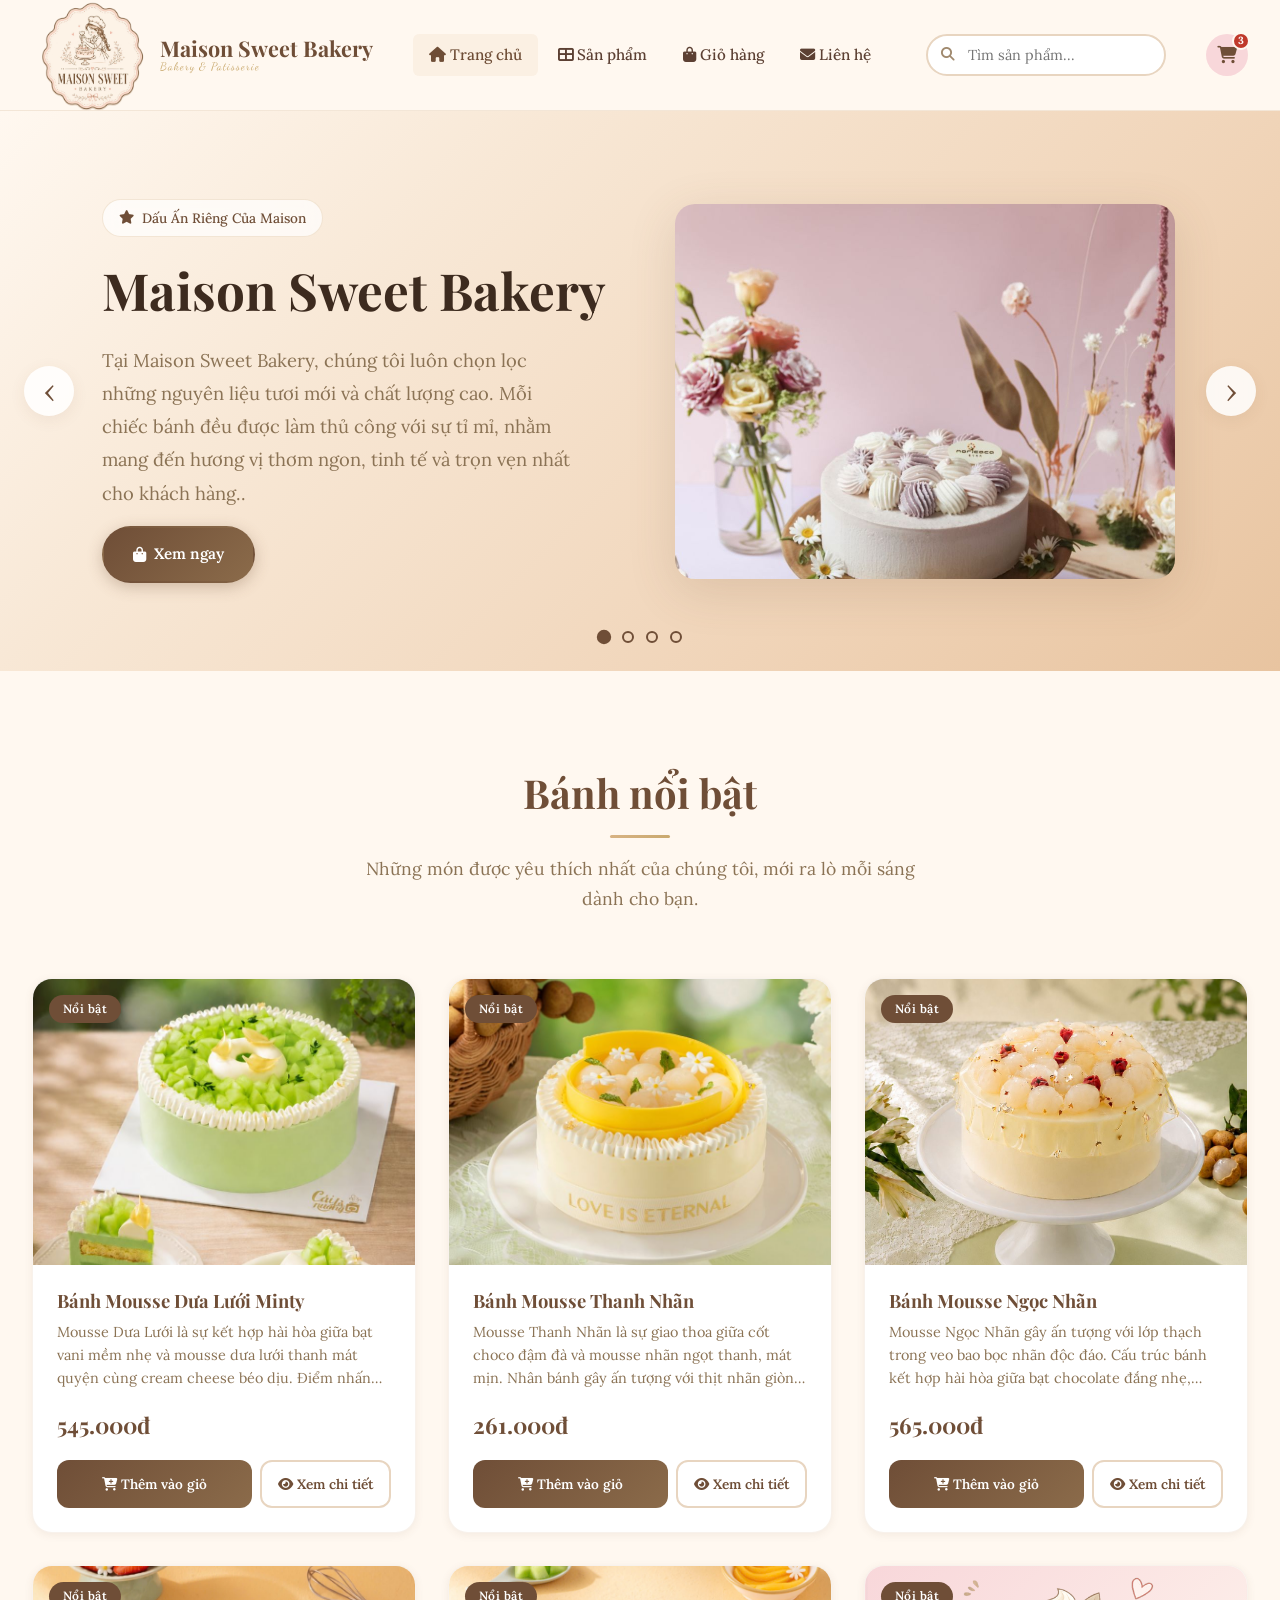
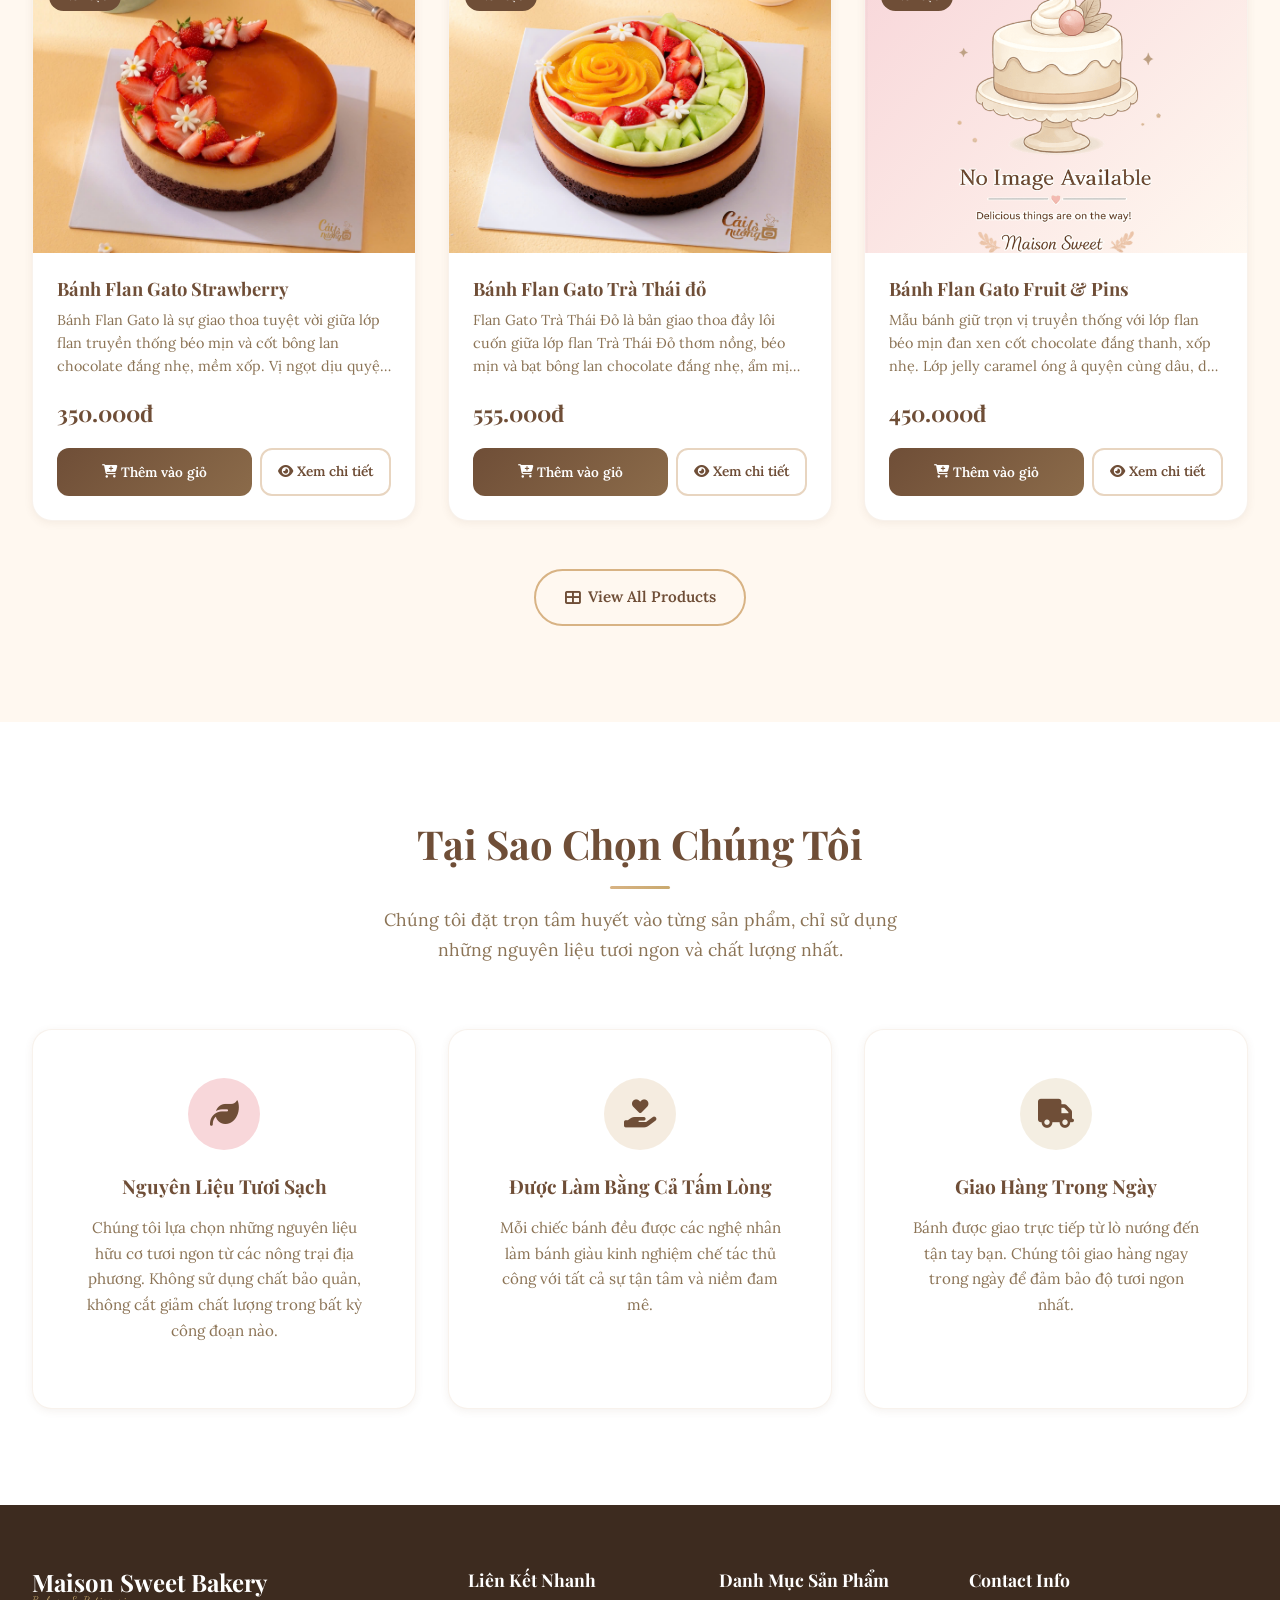
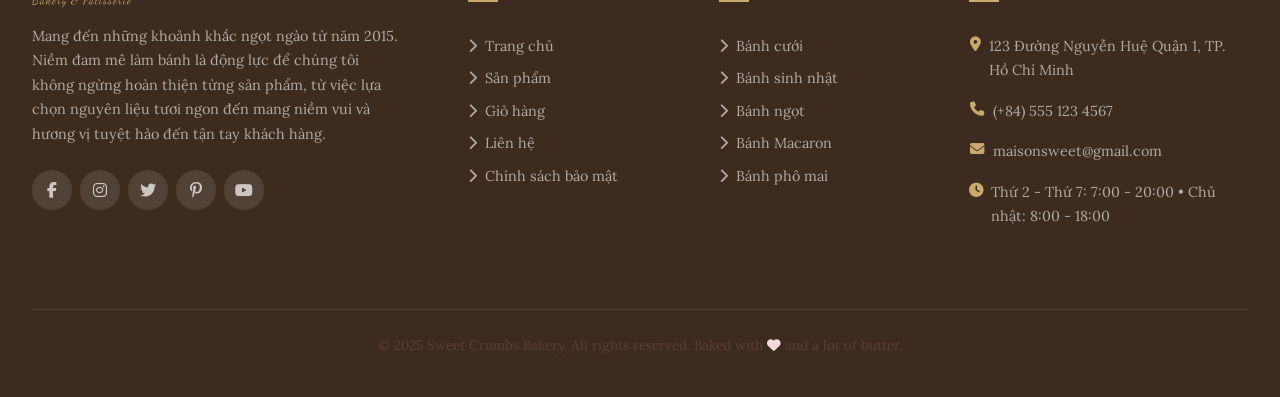
==== index.html @ fa353955 "Update index.html" ====
<!DOCTYPE html>
<html lang="en">
<head>
    <meta charset="UTF-8">
    <meta name="viewport" content="width=device-width, initial-scale=1.0">
    <title>Maison Sweet Bakery</title>
    <link rel="stylesheet" href="css/style.css">
    <link rel="stylesheet" href="https://cdnjs.cloudflare.com/ajax/libs/font-awesome/6.5.1/css/all.min.css">
  <link href="https://fonts.googleapis.com/css2?family=Playfair+Display:wght@400;500;600;700&family=Lora:wght@400;500;600;700&family=Dancing+Script:wght@400;500;600;700&display=swap" rel="stylesheet">
</head>
<body>
    <!-- ========== HEADER ========== -->
    <header class="header">
        <div class="container">
            <a href="index.html" class="logo">
                <div class="logo-image">
                    <img src="images/web_logo_small.png" alt="Logo Maison Sweet Bakery">
                </div>
                <div class="logo-text">
                    Maison Sweet Bakery
                    <small>Bakery &amp; Patisserie</small>
                </div>
            </a>
            <nav class="nav-menu">
                <a href="index.html" class="nav-link active"><i class="fas fa-home"></i> Trang chủ</a>
                <a href="products.html" class="nav-link"><i class="fas fa-th-large"></i> Sản phẩm</a>
                <a href="cart.html" class="nav-link"><i class="fas fa-shopping-bag"></i> Giỏ hàng</a>
                <a href="contact.html" class="nav-link"><i class="fas fa-envelope"></i> Liên hệ</a>
            </nav>
            <div class="search-box">
                <i class="fas fa-search search-icon"></i>
                <input type="text" id="homeSearch" placeholder="Tìm sản phẩm...">
            </div>
            <a href="cart.html" class="cart-icon" id="headerCart">
            <i class="fas fa-shopping-cart"></i>
            <span class="cart-badge">3</span>
            </a>
        </div>
    </header>

    <!-- ========== HERO SLIDER ========== -->
    <section class="hero-slider" id="heroSlider">
        <button class="slider-btn slider-btn-prev" id="sliderPrev" aria-label="Previous slide">&#8249;</button>
        <button class="slider-btn slider-btn-next" id="sliderNext" aria-label="Next slide">&#8250;</button>
        <div class="slider-dots" id="sliderDots"></div>
        <!-- Slide 1 -->
        <div class="slide active">
            <div class="slide-content">
                <span class="slide-badge"><i class="fas fa-star"></i> Dấu Ấn Riêng Của Maison</span>
                <h2>Maison Sweet Bakery</h2>
                <p> Tại Maison Sweet Bakery, chúng tôi luôn chọn lọc những nguyên liệu tươi mới và chất lượng cao. Mỗi chiếc bánh đều được làm thủ công với sự tỉ mỉ, nhằm mang đến hương vị thơm ngon, tinh tế và trọn vẹn nhất cho khách hàng..</p>
                <p></p>
                <a href="products.html" class="btn btn-primary"><i class="fas fa-shopping-bag"></i> Xem ngay</a>
            </div>
            <div class="slide-image slide-image-1">
                <img src="images/cake1.jpg" alt="Bánh kem thủ công thanh lịch của Maison Sweet Bakery" fetchpriority="high">
            </div>
        </div>
        <!-- Slide 2 -->
        <div class="slide">
            <div class="slide-content">
                <span class="slide-badge"><i class="fas fa-heart"></i> Trao Gửi Vị Ngọt Yêu Thương</span>
                <h2>Bánh Tươi Mỗi Ngày - Ngọt Ngào Từng Khoảnh Khắc</h2>
                <p>Bánh được làm thủ công mỗi ngày từ nguyên liệu chọn lọc, mang hương vị Pháp tinh tế cho mọi khoảnh khắc.</p>
                <a href="products.html" class="btn btn-primary"><i class="fas fa-shopping-bag"></i> Xem ngay</a>
            </div>
            <div class="slide-image slide-image-2">
                <img src="images/cake2.jpg" alt="Bánh kem tươi được làm thủ công mỗi ngày" loading="lazy">
            </div>
        </div>
        <!-- Slide 3 -->
        <div class="slide">
            <div class="slide-content">
                <span class="slide-badge"><i class="fas fa-leaf"></i> Thơm Ngon Từ Mẻ Bánh Mới</span>
                <h2>Bánh Ngọt &amp; Dessert</h2>
                <p>Croissant thơm bơ, giòn nhẹ bên ngoài và mềm xốp bên trong, được nướng mới mỗi ngày.</p>
                <a href="products.html" class="btn btn-primary"><i class="fas fa-shopping-bag"></i> Xem ngay</a>
            </div>
            <div class="slide-image slide-image-3">
                <img src="images/cake3.jpg" alt="Croissant và bánh ngọt Pháp tươi mới mỗi ngày" loading="lazy">
            </div>
        </div>
        <!-- Slide 4 -->
        <div class="slide">
            <div class="slide-content">
                <span class="slide-badge">
                    <i class="fas fa-birthday-cake"></i> Biến Ý Tưởng Thành Vị Ngọt
                </span>
                <h2>Chiếc Bánh Mang Dấu Ấn Riêng Của Bạn</h2>
                <p>
                    Tự chọn hương vị, màu sắc và thông điệp để tạo nên chiếc bánh độc đáo cho khoảnh khắc đặc biệt.
                </p>
                <a href="products.html" class="btn btn-primary">
                    <i class="fas fa-shopping-bag"></i> Thiết kế ngay
                </a>
            </div>
            <div class="slide-image slide-image-4">
                <img src="images/cake4.jpg" alt="Bánh kem thiết kế riêng theo yêu cầu" loading="lazy">
            </div>
        </div>
    </section>

    <!-- ========== FEATURED CAKES ========== -->
    <section class="section" id="featured">
        <div class="container">
            <div class="section-title">
                <h2>Bánh nổi bật</h2>
                <p>Những món được yêu thích nhất của chúng tôi, mới ra lò mỗi sáng dành cho bạn.</p>
            </div>
            <div id="featuredProductsGridSection">
                <div class="product-grid"></div>
            </div>
            <div style="text-align: center; margin-top: var(--space-2xl);">
                <a href="products.html" class="btn btn-outline">
                <i class="fas fa-th-large"></i> View All Products
                </a>
            </div>
        </div>
    </section>

    <!-- ========== WHY CHOOSE US ========== -->
    <section class="section" style="background: var(--color-white);">
        <div class="container">
            <div class="section-title">
                <h2>Tại Sao Chọn Chúng Tôi</h2>
                <p>Chúng tôi đặt trọn tâm huyết vào từng sản phẩm, chỉ sử dụng những nguyên liệu tươi ngon và chất lượng nhất.</p>
            </div>
            <div class="features-grid">
                <div class="feature-card">
                    <div class="feature-icon pink">
                        <i class="fas fa-leaf"></i>
                    </div>
                    <h3>Nguyên Liệu Tươi Sạch</h3>
                    <p>Chúng tôi lựa chọn những nguyên liệu hữu cơ tươi ngon từ các nông trại địa phương. 
                        Không sử dụng chất bảo quản, không cắt giảm chất lượng trong bất kỳ công đoạn nào.</p>
                </div>
                <div class="feature-card">
                    <div class="feature-icon brown">
                        <i class="fas fa-hand-holding-heart"></i>
                    </div>
                    <h3>Được Làm Bằng Cả Tấm Lòng</h3>
                    <p>Mỗi chiếc bánh đều được các nghệ nhân làm bánh giàu kinh nghiệm chế tác thủ công với tất cả sự tận tâm và niềm đam mê.</p>
                </div>
                <div class="feature-card">
                    <div class="feature-icon gold">
                        <i class="fas fa-truck"></i>
                    </div>
                    <h3>Giao Hàng Trong Ngày</h3>
                    <p>Bánh được giao trực tiếp từ lò nướng đến tận tay bạn. Chúng tôi giao hàng ngay trong ngày để đảm bảo độ tươi ngon nhất.</p>
                </div>
            </div>
        </div>
    </section>

    <!-- ========== FOOTER ========== -->
    <footer class="footer">
        <div class="container">
            <div class="footer-grid">
                <div class="footer-brand">
                    <div class="logo-text">
                        Maison Sweet Bakery
                        <small>Bakery &amp; Patisserie</small>
                    </div>
                    <p>Mang đến những khoảnh khắc ngọt ngào từ năm 2015.
Niềm đam mê làm bánh là động lực để chúng tôi không ngừng hoàn thiện từng sản phẩm, từ việc lựa chọn nguyên liệu tươi ngon đến mang niềm vui và hương vị tuyệt hảo đến tận tay khách hàng.</p>
                    <div class="footer-social">
                        <a href="#" aria-label="Facebook"><i class="fab fa-facebook-f"></i></a>
                        <a href="#" aria-label="Instagram"><i class="fab fa-instagram"></i></a>
                        <a href="#" aria-label="Twitter"><i class="fab fa-twitter"></i></a>
                        <a href="#" aria-label="Pinterest"><i class="fab fa-pinterest-p"></i></a>
                        <a href="#" aria-label="YouTube"><i class="fab fa-youtube"></i></a>
                    </div>
                </div>
                <div>
                    <h4>Liên Kết Nhanh</h4>
                    <ul class="footer-links">
                        <li><a href="index.html"><i class="fas fa-chevron-right"></i>Trang chủ</a></li>
                        <li><a href="products.html"><i class="fas fa-chevron-right"></i> Sản phẩm</a></li>
                        <li><a href="cart.html"><i class="fas fa-chevron-right"></i> Giỏ hàng</a></li>
                        <li><a href="contact.html"><i class="fas fa-chevron-right"></i> Liên hệ</a></li>
                        <li><a href="policy.html"><i class="fas fa-chevron-right"></i> Chính sách bảo mật</a></li>
                    </ul>
                </div>
                <div>
                    <h4>Danh Mục Sản Phẩm</h4>
                    <ul class="footer-links">
                        <li><a href="products.html"><i class="fas fa-chevron-right"></i> Bánh cưới</a></li>
                        <li><a href="products.html"><i class="fas fa-chevron-right"></i> Bánh sinh nhật</a></li>
                        <li><a href="products.html"><i class="fas fa-chevron-right"></i> Bánh ngọt</a></li>
                        <li><a href="products.html"><i class="fas fa-chevron-right"></i> Bánh Macaron</a></li>
                        <li><a href="products.html"><i class="fas fa-chevron-right"></i> Bánh phô mai</a></li>
                    </ul>
                </div>
                <div>
                    <h4>Contact Info</h4>
                    <ul class="footer-contact">
                        <li><i class="fas fa-map-marker-alt"></i> 123 Đường Nguyễn Huệ Quận 1, TP. Hồ Chí Minh</li>
                        <li><i class="fas fa-phone"></i> (+84) 555 123 4567</li>
                        <li><i class="fas fa-envelope"></i> maisonsweet@gmail.com</li>
                        <li><i class="fas fa-clock"></i> Thứ 2 - Thứ 7: 7:00 - 20:00 &bull; Chủ nhật: 8:00 - 18:00</li>
                    </ul>
                </div>
            </div>
            <div class="footer-bottom">
                <p>&copy; 2025 Sweet Crumbs Bakery. All rights reserved. Baked with <i class="fas fa-heart" style="color: var(--color-light-pink);"></i> and a lot of butter.</p>
            </div>
        </div>
    </footer>

    <!-- NEW Toast Notification -->
    <div id="toastBox" class="toast-box toast-success">
        <div class="toast-icon">
            <i class="fa-solid fa-circle-check"></i>
        </div>

        <div class="toast-content">
            <div class="toast-title"></div>
            <div class="toast-message"></div>
        </div>

        <button class="toast-close">
            <i class="fa-solid fa-xmark"></i>
        </button>
    </div>

    <script src="scripts/products_data.js"></script>
    <script src="scripts/products_main.js"></script>
    <script src="scripts/home.js"></script>

    <script>
        /* === Hero Slider === */
        (function () {
        var slider = document.getElementById('heroSlider');
        var slides = slider.querySelectorAll('.slide');
        var dotsContainer = document.getElementById('sliderDots');
        var prevBtn = document.getElementById('sliderPrev');
        var nextBtn = document.getElementById('sliderNext');
        var totalSlides = slides.length;
        var currentIndex = 0;
        var autoPlayInterval = null;
        var autoPlayDelay = 5000;
        
        // Dynamically create navigation dots
        function createDots() {
            for (var i = 0; i < totalSlides; i++) {
            var dot = document.createElement('button');
            dot.className = 'slider-dot' + (i === 0 ? ' active' : '');
            dot.setAttribute('aria-label', 'Go to slide ' + (i + 1));
            dot.setAttribute('data-index', i);
            dotsContainer.appendChild(dot);
            }
        }
        
        // Go to a specific slide
        function goToSlide(index) {
            slides[currentIndex].classList.remove('active');
            var dots = dotsContainer.querySelectorAll('.slider-dot');
            dots[currentIndex].classList.remove('active');
        
            currentIndex = (index + totalSlides) % totalSlides;
        
            slides[currentIndex].classList.add('active');
            dots[currentIndex].classList.add('active');
        }
        
        // Next slide
        function nextSlide() {
            goToSlide(currentIndex + 1);
        }
        
        // Previous slide
        function prevSlide() {
            goToSlide(currentIndex - 1);
        }
        
        // Start auto-play
        function startAutoPlay() {
            stopAutoPlay();
            autoPlayInterval = setInterval(nextSlide, autoPlayDelay);
        }
        
        // Stop auto-play
        function stopAutoPlay() {
            if (autoPlayInterval) {
            clearInterval(autoPlayInterval);
            autoPlayInterval = null;
            }
        }
        
        // Reset auto-play timer (for manual navigation)
        function resetAutoPlay() {
            stopAutoPlay();
            startAutoPlay();
        }
        
        // Event listeners
        nextBtn.addEventListener('click', function () {
            nextSlide();
            resetAutoPlay();
        });
        
        prevBtn.addEventListener('click', function () {
            prevSlide();
            resetAutoPlay();
        });
        
        // Dots click delegation
        dotsContainer.addEventListener('click', function (e) {
            if (e.target.classList.contains('slider-dot')) {
            var index = parseInt(e.target.getAttribute('data-index'), 10);
            goToSlide(index);
            resetAutoPlay();
            }
        });
        
        // Pause on hover
        slider.addEventListener('mouseenter', stopAutoPlay);
        slider.addEventListener('mouseleave', startAutoPlay);
        
        // Keyboard navigation
        document.addEventListener('keydown', function (e) {
            if (e.key === 'ArrowLeft') { prevSlide(); resetAutoPlay(); }
            if (e.key === 'ArrowRight') { nextSlide(); resetAutoPlay(); }
        });
        
        // Initialize
        createDots();
        startAutoPlay();
        })();
        
        /* === Toast Notification === */
        // function showToast() {
        //     var toast = document.getElementById('toast');
        //     toast.classList.add('show');
        //     setTimeout(function() { toast.classList.remove('show'); }, 3000);
        //     }
        //     document.querySelectorAll('.add-to-cart-btn').forEach(function(btn) {
        //     btn.addEventListener('click', function() { showToast(); });
        // });
    </script>

    
</body>
</html>
---- css/style.css ----
/* =====================================================
   Sweet Crumbs Bakery - Main Stylesheet
   Theme: Warm, cozy, elegant bakery style
   Colors: Cream, Light Pink, Light Brown, Chocolate Brown
   ===================================================== */

/* === CSS Variables === */
:root {
  /* Colors */
  --color-cream: #fff8f0;
  --color-light-pink: #f8d7da;
  --color-light-brown: #d8b384;
  --color-chocolate: #6f4e37;
  --color-white: #ffffff;
  --color-dark: #3d2b1f;
  --color-gold: #c9a96e;
  --color-rose: #e8a0bf;
  --color-text: #5c4033;
  --color-text-light: #8b7355;
  --color-text-muted: #a0896e;
  --color-border: #e8d5c0;
  --color-success: #6b8e5a;
  --color-danger: #c0392b;
  --color-shadow: rgba(111, 78, 55, 0.08);
  --color-shadow-hover: rgba(111, 78, 55, 0.16);

  /* Typography */
  --font-heading: "Playfair Display", Georgia, serif;
  --font-body: "Lora", "Georgia", serif;
  --font-accent: "Dancing Script", cursive;

  /* Spacing */
  --space-xs: 0.25rem;
  --space-sm: 0.5rem;
  --space-md: 1rem;
  --space-lg: 1.5rem;
  --space-xl: 2rem;
  --space-2xl: 3rem;
  --space-3xl: 4rem;
  --space-4xl: 6rem;

  /* Border Radius */
  --radius-sm: 6px;
  --radius-md: 12px;
  --radius-lg: 20px;
  --radius-xl: 30px;
  --radius-full: 50%;

  /* Shadows */
  --shadow-sm: 0 2px 8px var(--color-shadow);
  --shadow-md: 0 4px 16px var(--color-shadow);
  --shadow-lg: 0 8px 32px var(--color-shadow-hover);
  --shadow-xl: 0 12px 48px var(--color-shadow-hover);

  /* Transitions */
  --transition-fast: 0.2s ease;
  --transition-normal: 0.3s ease;
  --transition-slow: 0.5s ease;

  /* Layout */
  --header-height: 80px;
  --max-width: 1280px;
}

/* === Reset & Base === */
*,
*::before,
*::after {
  margin: 0;
  padding: 0;
  box-sizing: border-box;
}

html {
  scroll-behavior: smooth;
  font-size: 16px;
}

body {
  font-family: var(--font-body);
  color: var(--color-text);
  background-color: var(--color-cream);
  line-height: 1.7;
  -webkit-font-smoothing: antialiased;
  -moz-osx-font-smoothing: grayscale;
}

h1,
h2,
h3,
h4,
h5,
h6 {
  font-family: var(--font-heading);
  color: var(--color-chocolate);
  line-height: 1.3;
  font-weight: 700;
}

h1 {
  font-size: 2.75rem;
}

h2 {
  font-size: 2.25rem;
}

h3 {
  font-size: 1.5rem;
}

h4 {
  font-size: 1.25rem;
}

p {
  margin-bottom: var(--space-md);
  color: var(--color-text);
}

a {
  text-decoration: none;
  color: inherit;
  transition: color var(--transition-fast);
}

img {
  max-width: 100%;
  height: auto;
  display: block;
}

ul,
ol {
  list-style: none;
}

button {
  font-family: var(--font-body);
  cursor: pointer;
  border: none;
  outline: none;
}

input,
select,
textarea {
  font-family: var(--font-body);
  font-size: 1rem;
  border: 2px solid var(--color-border);
  border-radius: var(--radius-md);
  padding: 0.75rem 1rem;
  background: var(--color-white);
  color: var(--color-text);
  transition:
    border-color var(--transition-fast),
    box-shadow var(--transition-fast);
  width: 100%;
}

input:focus,
select:focus,
textarea:focus {
  outline: none;
  border-color: var(--color-light-brown);
  box-shadow: 0 0 0 4px rgba(216, 179, 132, 0.15);
}

.errorcontact {
  color: var(--color-danger);
  margin-top: 5px;
  font-size: 0.85rem;
}

select {
  appearance: none;
  background-image: url("data:image/svg+xml,%3Csvg xmlns='http://www.w3.org/2000/svg' width='12' height='12' viewBox='0 0 12 12'%3E%3Cpath fill='%236F4E37' d='M6 8L1 3h10z'/%3E%3C/svg%3E");
  background-repeat: no-repeat;
  background-position: right 1rem center;
  padding-right: 2.5rem;
}

/* === Utility === */
.container {
  max-width: var(--max-width);
  margin: 0 auto;
  padding: 0 var(--space-xl);
}

.section {
  padding: var(--space-4xl) 0;
}

.section-title {
  text-align: center;
  margin-bottom: var(--space-3xl);
}

.section-title h2 {
  font-size: 2.5rem;
  margin-bottom: var(--space-md);
  position: relative;
  display: inline-block;
}

.section-title h2::after {
  content: "";
  display: block;
  width: 60px;
  height: 3px;
  background: linear-gradient(
    135deg,
    var(--color-light-brown),
    var(--color-gold)
  );
  margin: var(--space-md) auto 0;
  border-radius: 2px;
}

.section-title p {
  font-size: 1.1rem;
  color: var(--color-text-light);
  max-width: 550px;
  margin: 0 auto;
}

.accent-text {
  font-family: var(--font-accent);
  color: var(--color-gold);
}

/* === Header === */
.header {
  /* position: sticky;
  top: 0;
  z-index: 1000; */
  padding: 15px 0px;
  background: rgba(255, 248, 240, 0.97);
  backdrop-filter: blur(12px);
  -webkit-backdrop-filter: blur(12px);
  border-bottom: 1px solid rgba(232, 213, 192, 0.5);
  box-shadow: 0 2px 20px rgba(111, 78, 55, 0.06);
}

.header .container {
  display: flex;
  align-items: center;
  justify-content: space-between;
  height: var(--header-height);
  gap: var(--space-xl);
}

/* Logo */
.logo {
  display: flex;
  align-items: center;
  gap: var(--space-sm);
  flex-shrink: 0;
}

.logo-icon {
  width: 44px;
  height: 44px;
  background: linear-gradient(
    135deg,
    var(--color-light-brown),
    var(--color-chocolate)
  );
  border-radius: var(--radius-md);
  display: flex;
  align-items: center;
  justify-content: center;
  color: var(--color-white);
  font-size: 1.3rem;
}

.logo-image img {
  width: 120px;
  height: 120px;
}

.logo-text {
  font-family: var(--font-heading);
  font-size: 1.35rem;
  color: var(--color-chocolate);
  font-weight: 700;
  line-height: 1.1;
}

.logo-text small {
  display: block;
  font-family: var(--font-accent);
  font-size: 0.7rem;
  color: var(--color-gold);
  font-weight: 400;
  letter-spacing: 1px;
}

/* Navigation */
.nav-menu {
  display: flex;
  align-items: center;
  gap: var(--space-xs);
}

.nav-link {
  padding: 0.5rem 1rem;
  color: var(--color-text);
  font-weight: 500;
  font-size: 0.95rem;
  border-radius: var(--radius-sm);
  transition: all var(--transition-fast);
  white-space: nowrap;
}

.nav-link:hover,
.nav-link.active {
  color: var(--color-chocolate);
  background: rgba(216, 179, 132, 0.12);
}

/* Search Box */
.search-box {
  position: relative;
  flex-shrink: 0;
}

.search-box input {
  width: 240px;
  padding: 0.6rem 1rem 0.6rem 2.5rem;
  border-radius: 50px;
  font-size: 0.9rem;
  border: 2px solid var(--color-border);
  background: var(--color-white);
  transition: all var(--transition-normal);
}

.search-box input:focus {
  width: 300px;
  border-color: var(--color-light-brown);
  box-shadow: 0 0 0 4px rgba(216, 179, 132, 0.12);
}

.search-box .search-icon {
  position: absolute;
  left: 0.9rem;
  top: 50%;
  transform: translateY(-50%);
  color: var(--color-text-muted);
  font-size: 0.85rem;
}

/* Cart Icon */
.cart-icon {
  position: relative;
  display: flex;
  align-items: center;
  justify-content: center;
  width: 42px;
  height: 42px;
  border-radius: var(--radius-full);
  background: var(--color-light-pink);
  color: var(--color-chocolate);
  font-size: 1.1rem;
  transition: all var(--transition-fast);
  flex-shrink: 0;
}

.cart-icon:hover {
  background: var(--color-chocolate);
  color: var(--color-white);
  transform: scale(1.05);
}

.cart-badge {
  position: absolute;
  top: -2px;
  right: -2px;
  background: var(--color-danger);
  color: var(--color-white);
  font-size: 0.65rem;
  font-weight: 700;
  width: 18px;
  height: 18px;
  border-radius: var(--radius-full);
  display: flex;
  align-items: center;
  justify-content: center;
  border: 2px solid var(--color-cream);
}

/* === Hero Slider === */
.hero-slider {
  position: relative;
  width: 100%;
  min-height: 560px;
  overflow: hidden;
  background: linear-gradient(
    135deg,
    #fff8f0 0%,
    #f8e8d6 30%,
    #f0d4b8 70%,
    #e8c4a0 100%
  );
}

.hero-slider .slide {
  position: absolute;
  inset: 0;
  display: grid;
  grid-template-columns: 1fr 1fr;
  gap: var(--space-3xl);
  align-items: center;
  padding: var(--space-3xl) 8%;
  opacity: 0;
  visibility: hidden;
  transition:
    opacity 0.8s ease,
    visibility 0.8s ease;
}

.hero-slider .slide.active {
  opacity: 1;
  visibility: visible;
}

.slide-content {
  position: relative;
  z-index: 2;
}

.slide-badge {
  display: inline-flex;
  align-items: center;
  gap: var(--space-sm);
  background: rgba(255, 255, 255, 0.7);
  backdrop-filter: blur(8px);
  padding: 0.4rem 1rem;
  border-radius: 50px;
  font-size: 0.85rem;
  color: var(--color-chocolate);
  font-weight: 500;
  margin-bottom: var(--space-lg);
  border: 1px solid rgba(216, 179, 132, 0.3);
}

.slide-content h2 {
  font-size: 3.2rem;
  line-height: 1.15;
  margin-bottom: var(--space-lg);
  color: var(--color-dark);
  font-family: var(--font-heading);
  max-width: 520px;
}

.slide-content p {
  font-size: 1.15rem;
  color: var(--color-text-light);
  /* margin-bottom: var(--space-xl); */
  max-width: 480px;
  line-height: 1.8;
}

.slide-image {
  display: flex;
  justify-content: center;
  align-items: center;
  position: relative;
  z-index: 1;
}

.slide-image img {
  width: 100%;
  max-width: 500px;
  border-radius: var(--radius-lg);
  box-shadow: var(--shadow-xl);
  object-fit: cover;
  aspect-ratio: 4/3;
  transition: transform 0.6s ease;
}

.slide.active .slide-image img {
  transform: scale(1);
}

/* Slider navigation arrows */
.slider-btn {
  position: absolute;
  top: 50%;
  transform: translateY(-50%);
  z-index: 10;
  width: 50px;
  height: 50px;
  border: none;
  border-radius: var(--radius-full);
  background: rgba(255, 255, 255, 0.85);
  backdrop-filter: blur(8px);
  color: var(--color-chocolate);
  font-size: 1.8rem;
  cursor: pointer;
  box-shadow: var(--shadow-md);
  transition: all var(--transition-normal);
  display: flex;
  align-items: center;
  justify-content: center;
  line-height: 1;
}

.slider-btn:hover {
  background: var(--color-white);
  box-shadow: var(--shadow-lg);
  transform: translateY(-50%) scale(1.08);
}

.slider-btn-prev {
  left: 24px;
}

.slider-btn-next {
  right: 24px;
}

/* Slider dots */
.slider-dots {
  position: absolute;
  bottom: 28px;
  left: 50%;
  transform: translateX(-50%);
  z-index: 10;
  display: flex;
  gap: 12px;
}

.slider-dot {
  width: 12px;
  height: 12px;
  border-radius: var(--radius-full);
  border: 2px solid var(--color-chocolate);
  background: transparent;
  cursor: pointer;
  transition: all var(--transition-normal);
  padding: 0;
}

.slider-dot.active {
  background: var(--color-chocolate);
  transform: scale(1.2);
}

.slider-dot:hover {
  background: var(--color-light-brown);
  border-color: var(--color-light-brown);
}

/* === Buttons === */
.btn {
  display: inline-flex;
  align-items: center;
  justify-content: center;
  gap: var(--space-sm);
  padding: 0.85rem 1.8rem;
  border-radius: 50px;
  font-weight: 600;
  font-size: 0.95rem;
  transition: all var(--transition-normal);
  white-space: nowrap;
  border: 2px solid transparent;
}

.btn-primary {
  background: linear-gradient(135deg, var(--color-chocolate), #8b6b4a);
  color: var(--color-white);
  box-shadow: 0 4px 15px rgba(111, 78, 55, 0.3);
}

.btn-primary:hover {
  transform: translateY(-2px);
  box-shadow: 0 6px 25px rgba(111, 78, 55, 0.4);
  background: linear-gradient(135deg, #8b6b4a, var(--color-chocolate));
}

.btn-secondary {
  background: var(--color-white);
  color: var(--color-chocolate);
  border-color: var(--color-chocolate);
}

.btn-secondary:hover {
  background: var(--color-chocolate);
  color: var(--color-white);
  transform: translateY(-2px);
}

.btn-outline {
  background: transparent;
  color: var(--color-chocolate);
  border: 2px solid var(--color-light-brown);
}

.btn-outline:hover {
  background: var(--color-light-brown);
  color: var(--color-white);
  transform: translateY(-2px);
}

.btn-small {
  padding: 0.5rem 1.2rem;
  font-size: 0.85rem;
}

/* === Product Cards === */
.product-grid {
  display: grid;
  grid-template-columns: repeat(3, 1fr);
  gap: var(--space-xl);
}

.product-card {
  background: var(--color-white);
  border-radius: var(--radius-lg);
  overflow: hidden;
  box-shadow: var(--shadow-sm);
  transition: all var(--transition-normal);
  border: 1px solid rgba(232, 213, 192, 0.3);
}

.product-card:hover {
  transform: translateY(-6px);
  box-shadow: var(--shadow-lg);
}

.product-card-image {
  position: relative;
  overflow: hidden;
  /* aspect-ratio: 1/1; */
  aspect-ratio: 4/3;
  background: linear-gradient(
    135deg,
    var(--color-light-pink) 0%,
    var(--color-cream) 100%
  );
}

.product-card-image img {
  width: 100%;
  height: 100%;
  object-fit: cover;
  transition: transform var(--transition-slow);
}

.product-card:hover .product-card-image img {
  transform: scale(1.08);
}

.product-card-tag {
  position: absolute;
  top: var(--space-md);
  left: var(--space-md);
  background: var(--color-chocolate);
  color: var(--color-white);
  padding: 0.25rem 0.85rem;
  border-radius: 50px;
  font-size: 0.75rem;
  font-weight: 600;
  letter-spacing: 0.5px;
}

.product-card-body {
  padding: var(--space-lg);
}

.product-card-body h3 {
  font-size: 1.15rem;
  margin-bottom: var(--space-sm);
}

.product-card-body .short-desc {
  font-size: 0.9rem;
  color: var(--color-text-light);
  margin-bottom: var(--space-md);
  line-height: 1.6;
  display: -webkit-box;
  -webkit-line-clamp: 3;
  -webkit-box-orient: vertical;
  overflow: hidden;
}

.product-card-footer {
  display: flex;
  align-items: center;
  justify-content: space-between;
  margin-bottom: var(--space-md);
}

.product-price {
  font-family: var(--font-heading);
  font-size: 1.4rem;
  color: var(--color-chocolate);
  font-weight: 700;
}

.product-card-actions {
  display: flex;
  gap: var(--space-sm);
}

.add-to-cart-btn {
  flex: 1;
  padding: 0.65rem 1rem;
  background: linear-gradient(135deg, var(--color-chocolate), #8b6b4a);
  color: var(--color-white);
  border-radius: var(--radius-md);
  font-weight: 600;
  font-size: 0.85rem;
  transition: all var(--transition-fast);
  display: flex;
  align-items: center;
  justify-content: center;
  gap: var(--space-xs);
}

.add-to-cart-btn:hover {
  transform: translateY(-1px);
  box-shadow: 0 4px 12px rgba(111, 78, 55, 0.3);
}

.view-details-btn {
  padding: 0.65rem 1rem;
  background: transparent;
  color: var(--color-chocolate);
  border: 2px solid var(--color-border);
  border-radius: var(--radius-md);
  font-weight: 600;
  font-size: 0.85rem;
  transition: all var(--transition-fast);
  display: flex;
  align-items: center;
  justify-content: center;
  gap: var(--space-xs);
}

.view-details-btn:hover {
  border-color: var(--color-chocolate);
  background: rgba(111, 78, 55, 0.05);
}

/* === Why Choose Us / Features === */
.features-grid {
  display: grid;
  grid-template-columns: repeat(3, 1fr);
  gap: var(--space-xl);
}

.feature-card {
  background: var(--color-white);
  padding: var(--space-2xl);
  border-radius: var(--radius-lg);
  text-align: center;
  box-shadow: var(--shadow-sm);
  transition: all var(--transition-normal);
  border: 1px solid rgba(232, 213, 192, 0.3);
}

.feature-card:hover {
  transform: translateY(-4px);
  box-shadow: var(--shadow-md);
}

.feature-icon {
  width: 72px;
  height: 72px;
  border-radius: var(--radius-full);
  display: flex;
  align-items: center;
  justify-content: center;
  margin: 0 auto var(--space-lg);
  font-size: 1.8rem;
}

.feature-icon.pink {
  background: var(--color-light-pink);
  color: var(--color-chocolate);
}

.feature-icon.brown {
  background: rgba(216, 179, 132, 0.25);
  color: var(--color-chocolate);
}

.feature-icon.gold {
  background: rgba(201, 169, 110, 0.2);
  color: var(--color-chocolate);
}

.feature-card h3 {
  margin-bottom: var(--space-md);
  font-size: 1.2rem;
}

.feature-card p {
  color: var(--color-text-light);
  font-size: 0.95rem;
  line-height: 1.7;
}

/* === Testimonials === */
.testimonials-section {
  background: var(--color-white);
}

.testimonials-grid {
  display: grid;
  grid-template-columns: repeat(3, 1fr);
  gap: var(--space-xl);
}

.testimonial-card {
  background: var(--color-cream);
  padding: var(--space-xl);
  border-radius: var(--radius-lg);
  position: relative;
}

.testimonial-card::before {
  content: "\201C";
  font-family: var(--font-heading);
  font-size: 4rem;
  color: var(--color-light-brown);
  opacity: 0.4;
  position: absolute;
  top: 0.5rem;
  left: 1.25rem;
  line-height: 1;
}

.testimonial-card p {
  font-style: italic;
  color: var(--color-text-light);
  margin-bottom: var(--space-lg);
  padding-top: var(--space-lg);
  line-height: 1.7;
}

.testimonial-author {
  display: flex;
  align-items: center;
  gap: var(--space-md);
}

.testimonial-avatar {
  width: 48px;
  height: 48px;
  border-radius: var(--radius-full);
  background: var(--color-light-pink);
  display: flex;
  align-items: center;
  justify-content: center;
  color: var(--color-chocolate);
  font-size: 1.2rem;
}

.testimonial-author-info strong {
  display: block;
  font-size: 0.95rem;
  color: var(--color-chocolate);
}

.testimonial-author-info span {
  font-size: 0.8rem;
  color: var(--color-text-muted);
}

.stars {
  color: var(--color-gold);
  font-size: 0.85rem;
  margin-bottom: var(--space-sm);
  letter-spacing: 2px;
}

/* === Footer === */
.footer {
  background: var(--color-dark);
  color: rgba(255, 255, 255, 0.8);
  padding: var(--space-3xl) 0 0;
}

.footer-grid {
  display: grid;
  grid-template-columns: 2fr 1fr 1fr 1.5fr;
  gap: var(--space-3xl);
  padding-bottom: var(--space-3xl);
  border-bottom: 1px solid rgba(255, 255, 255, 0.1);
}

.footer-brand .logo-text {
  color: var(--color-white);
  font-size: 1.5rem;
  margin-bottom: var(--space-md);
}

.footer-brand .logo-text small {
  color: var(--color-gold);
}

.footer-brand p {
  color: rgba(255, 255, 255, 0.6);
  font-size: 0.9rem;
  line-height: 1.7;
}

.footer-social {
  display: flex;
  gap: var(--space-sm);
  margin-top: var(--space-lg);
}

.footer-social a {
  width: 40px;
  height: 40px;
  border-radius: var(--radius-full);
  background: rgba(255, 255, 255, 0.1);
  display: flex;
  align-items: center;
  justify-content: center;
  color: rgba(255, 255, 255, 0.7);
  transition: all var(--transition-fast);
}

.footer-social a:hover {
  background: var(--color-light-brown);
  color: var(--color-white);
  transform: translateY(-2px);
}

.footer h4 {
  color: var(--color-white);
  font-size: 1.1rem;
  margin-bottom: var(--space-lg);
  position: relative;
  padding-bottom: var(--space-sm);
}

.footer h4::after {
  content: "";
  display: block;
  width: 30px;
  height: 2px;
  background: var(--color-gold);
  margin-top: var(--space-sm);
}

.footer-links li {
  margin-bottom: var(--space-sm);
}

.footer-links a {
  color: rgba(255, 255, 255, 0.6);
  font-size: 0.9rem;
  transition: all var(--transition-fast);
  display: flex;
  align-items: center;
  gap: var(--space-sm);
}

.footer-links a:hover {
  color: var(--color-gold);
  transform: translateX(4px);
}

.footer-contact li {
  display: flex;
  align-items: flex-start;
  gap: var(--space-sm);
  margin-bottom: var(--space-md);
  color: rgba(255, 255, 255, 0.6);
  font-size: 0.9rem;
}

.footer-contact li i {
  color: var(--color-gold);
  margin-top: 0.2rem;
  width: 16px;
  text-align: center;
}

.footer-bottom {
  padding: var(--space-lg) 0;
  text-align: center;
  color: rgba(255, 255, 255, 0.4);
  font-size: 0.85rem;
}

/* === Products Page Layout === */
.products-layout {
  display: grid;
  grid-template-columns: 280px 1fr;
  gap: var(--space-2xl);
}

.products-header {
  display: flex;
  align-items: center;
  justify-content: space-between;
  margin-bottom: var(--space-xl);
  flex-wrap: wrap;
  gap: var(--space-md);
}

.products-count {
  color: var(--color-text-light);
  font-size: 0.95rem;
}

/* === Product Details Page === */
.product-details-layout {
  display: grid;
  grid-template-columns: 1fr 1fr;
  gap: var(--space-3xl);
  align-items: start;
}

.breadcrumb {
  display: flex;
  align-items: center;
  gap: var(--space-sm);
  margin-bottom: var(--space-xl);
  font-size: 0.9rem;
  color: var(--color-text-light);
  flex-wrap: wrap;
}

.breadcrumb a {
  color: var(--color-text-light);
  transition: color var(--transition-fast);
}

.breadcrumb a:hover {
  color: var(--color-chocolate);
}

.breadcrumb .separator {
  color: var(--color-text-muted);
  font-size: 0.7rem;
}

.breadcrumb .current {
  color: var(--color-chocolate);
  font-weight: 500;
}

/* Gallery */
.product-gallery {
  position: sticky;
  top: calc(var(--header-height) + var(--space-xl));
}

.main-image {
  width: 100%;
  aspect-ratio: 1;
  border-radius: var(--radius-lg);
  overflow: hidden;
  background: linear-gradient(
    135deg,
    var(--color-light-pink) 0%,
    var(--color-cream) 100%
  );
  margin-bottom: var(--space-md);
  box-shadow: var(--shadow-md);
}

.main-image img {
  width: 100%;
  height: 100%;
  object-fit: cover;
}

.gallery-thumbnails {
  display: flex;
  gap: var(--space-sm);
}

.gallery-thumbnails img {
  width: 80px;
  height: 80px;
  object-fit: cover;
  border-radius: var(--radius-md);
  border: 3px solid transparent;
  cursor: pointer;
  transition: all var(--transition-fast);
}

.gallery-thumbnails img:hover,
.gallery-thumbnails img.active {
  border-color: var(--color-chocolate);
  transform: translateY(-2px);
  box-shadow: var(--shadow-sm);
}

/* Product Info */
.product-info h1 {
  font-size: 2.25rem;
  margin-bottom: var(--space-md);
}

.product-rating {
  display: flex;
  align-items: center;
  gap: var(--space-sm);
  margin-bottom: var(--space-lg);
}

.product-rating .stars {
  font-size: 1rem;
}

.product-rating span {
  color: var(--color-text-light);
  font-size: 0.9rem;
}

.product-details-price {
  font-family: var(--font-heading);
  font-size: 2rem;
  color: var(--color-chocolate);
  font-weight: 700;
  margin-bottom: var(--space-lg);
}

.product-description {
  color: var(--color-text-light);
  font-size: 1rem;
  line-height: 1.8;
  margin-bottom: var(--space-xl);
  padding-bottom: var(--space-xl);
  border-bottom: 1px solid var(--color-border);
}

.quantity-selector {
  display: flex;
  align-items: center;
  gap: var(--space-md);
  margin-bottom: var(--space-xl);
}

.quantity-selector label {
  font-weight: 600;
  color: var(--color-chocolate);
}

.quantity-controls {
  display: flex;
  align-items: center;
  border: 2px solid var(--color-border);
  border-radius: var(--radius-md);
  overflow: hidden;
}

.btn-minus,
.btn-plus {
  width: 44px;
  height: 44px;
  display: flex;
  align-items: center;
  justify-content: center;
  background: var(--color-cream);
  color: var(--color-chocolate);
  font-size: 1.1rem;
  font-weight: 600;
  transition: all var(--transition-fast);
}

.btn-minus:hover,
.btn-plus:hover {
  background: var(--color-chocolate);
  color: var(--color-white);
}

.quantity-controls input {
  width: 60px;
  height: 44px;
  text-align: center;
  border: none;
  border-left: 2px solid var(--color-border);
  border-right: 2px solid var(--color-border);
  border-radius: 0;
  font-weight: 600;
  font-size: 1rem;
}

.product-detail-actions {
  display: flex;
  gap: var(--space-md);
  margin-bottom: var(--space-xl);
}

.product-detail-actions .add-to-cart-btn {
  flex: 1;
  padding: 0.9rem 2rem;
  font-size: 1rem;
}

.product-detail-actions .btn-secondary {
  padding: 0.9rem 1.5rem;
}

/* Tabs */
.product-tabs {
  margin-top: var(--space-3xl);
}

.tab-buttons {
  display: flex;
  gap: 0;
  border-bottom: 2px solid var(--color-border);
  margin-bottom: var(--space-xl);
}

.tab-btn {
  padding: 0.85rem 1.5rem;
  background: none;
  color: var(--color-text-light);
  font-weight: 600;
  font-size: 0.95rem;
  border-bottom: 3px solid transparent;
  margin-bottom: -2px;
  transition: all var(--transition-fast);
}

.tab-btn:hover,
.tab-btn.active {
  color: var(--color-chocolate);
  border-bottom-color: var(--color-chocolate);
}

.tab-content {
  display: none;
  padding: var(--space-md) 0;
}

.tab-content.active {
  display: block;
}

.tab-content ul {
  list-style: disc;
  padding-left: var(--space-xl);
}

.tab-content ul li {
  margin-bottom: var(--space-sm);
  color: var(--color-text-light);
  line-height: 1.7;
}

.nutrition-table {
  width: 100%;
  border-collapse: collapse;
}

.nutrition-table tr {
  border-bottom: 1px solid var(--color-border);
}

.nutrition-table tr:last-child {
  border-bottom: none;
}

.nutrition-table td {
  padding: var(--space-sm) 0;
  color: var(--color-text-light);
}

.nutrition-table td:last-child {
  text-align: right;
  font-weight: 600;
  color: var(--color-chocolate);
}

/* === Cart Page === */
.cart-layout {
  display: grid;
  grid-template-columns: 1fr 380px;
  gap: var(--space-2xl);
  align-items: start;
}

.cart-table-wrapper {
  background: var(--color-white);
  border-radius: var(--radius-lg);
  box-shadow: var(--shadow-sm);
  overflow: hidden;
  border: 1px solid rgba(232, 213, 192, 0.3);
}

.cart-table {
  width: 100%;
  border-collapse: collapse;
}

.cart-table thead {
  background: var(--color-cream);
}

.cart-table th {
  padding: var(--space-md) var(--space-lg);
  text-align: left;
  font-weight: 600;
  color: var(--color-chocolate);
  font-size: 0.9rem;
  text-transform: uppercase;
  letter-spacing: 0.5px;
}

.cart-table td {
  padding: var(--space-lg);
  vertical-align: middle;
  border-bottom: 1px solid var(--color-border);
}

.cart-table tbody tr {
  transition: background var(--transition-fast);
}

.cart-table tbody tr:hover {
  background: rgba(255, 248, 240, 0.5);
}

.cart-product {
  display: flex;
  align-items: center;
  gap: var(--space-md);
}

.cart-product img {
  width: 72px;
  height: 72px;
  object-fit: cover;
  border-radius: var(--radius-md);
}

.cart-product-info h4 {
  font-size: 1rem;
  margin-bottom: var(--space-xs);
}

.cart-product-info span {
  font-size: 0.8rem;
  color: var(--color-text-muted);
}

.cart-unit-price {
  font-weight: 600;
  color: var(--color-chocolate);
}

.cart-quantity {
  display: flex;
  align-items: center;
}

.cart-quantity .quantity-controls {
  border-radius: var(--radius-md);
}

.cart-quantity .btn-minus,
.cart-quantity .btn-plus {
  width: 36px;
  height: 36px;
  font-size: 0.9rem;
}

.cart-quantity input {
  width: 65px;
  height: 36px;
  font-size: 0.9rem;
}

.cart-total-price {
  font-weight: 700;
  color: var(--color-chocolate);
  font-size: 1.05rem;
}

.remove-cart-item {
  width: 36px;
  height: 36px;
  border-radius: var(--radius-full);
  background: rgba(192, 57, 43, 0.08);
  color: var(--color-danger);
  display: flex;
  align-items: center;
  justify-content: center;
  transition: all var(--transition-fast);
}

.remove-cart-item:hover {
  background: var(--color-danger);
  color: var(--color-white);
}

.cart-actions {
  padding: var(--space-lg);
  display: flex;
  justify-content: flex-end;
  gap: var(--space-md);
}

#clearCartBtn {
  padding: 0.5rem 1.2rem;
  background: transparent;
  color: var(--color-danger);
  border: 2px solid var(--color-danger);
  border-radius: var(--radius-md);
  font-weight: 600;
  font-size: 0.85rem;
  transition: all var(--transition-fast);
}

#clearCartBtn:hover {
  background: var(--color-danger);
  color: var(--color-white);
}

/* Cart Summary */
.cart-summary {
  background: var(--color-white);
  border-radius: var(--radius-lg);
  padding: var(--space-xl);
  box-shadow: var(--shadow-sm);
  position: sticky;
  top: calc(var(--header-height) + var(--space-xl));
  border: 1px solid rgba(232, 213, 192, 0.3);
}

.cart-summary h3 {
  font-size: 1.3rem;
  margin-bottom: var(--space-xl);
  padding-bottom: var(--space-md);
  border-bottom: 2px solid var(--color-border);
}

.summary-row {
  display: flex;
  justify-content: space-between;
  align-items: center;
  margin-bottom: var(--space-md);
  color: var(--color-text-light);
}

.summary-row.total {
  margin-top: var(--space-lg);
  padding-top: var(--space-lg);
  border-top: 2px solid var(--color-chocolate);
  font-size: 1.15rem;
  font-weight: 700;
}

.summary-row.total span:last-child {
  color: var(--color-chocolate);
  font-family: var(--font-heading);
  font-size: 1.4rem;
}

.cart-summary .btn {
  width: 100%;
  margin-top: var(--space-xl);
  padding: 0.9rem;
  font-size: 1.05rem;
}

.cart-empty {
  text-align: center;
  padding: var(--space-4xl) var(--space-xl);
}

.cart-empty i {
  font-size: 4rem;
  color: var(--color-border);
  margin-bottom: var(--space-lg);
}

.cart-empty h3 {
  color: var(--color-text-light);
  margin-bottom: var(--space-md);
}

.cart-empty p {
  color: var(--color-text-muted);
  margin-bottom: var(--space-xl);
}

/* === Responsive === */
@media (max-width: 1024px) {
  h1 {
    font-size: 2.25rem;
  }

  h2 {
    font-size: 1.85rem;
  }

  .hero-slider {
    min-height: 480px;
  }

  .hero-slider .slide {
    grid-template-columns: 1fr;
    text-align: center;
    gap: var(--space-xl);
  }

  .slide-content h2 {
    font-size: 2.75rem;
  }

  .slide-content p {
    margin: 0 auto var(--space-xl);
  }

  .slide-image img {
    max-width: 400px;
  }

  .slider-btn {
    width: 44px;
    height: 44px;
    font-size: 1.5rem;
  }

  .slider-btn-prev {
    left: 16px;
  }

  .slider-btn-next {
    right: 16px;
  }

  .product-grid {
    grid-template-columns: repeat(2, 1fr);
  }

  .features-grid {
    grid-template-columns: repeat(2, 1fr);
  }

  .testimonials-grid {
    grid-template-columns: repeat(2, 1fr);
  }

  .footer-grid {
    grid-template-columns: repeat(2, 1fr);
    gap: var(--space-xl);
  }

  .products-layout {
    grid-template-columns: 1fr;
  }

  .filter-sidebar {
    position: static;
    display: grid;
    grid-template-columns: repeat(3, 1fr);
    gap: var(--space-md);
    align-items: end;
  }

  .filter-sidebar h3 {
    grid-column: 1 / -1;
    border-bottom: none;
    margin-bottom: 0;
  }

  .product-details-layout {
    grid-template-columns: 1fr;
    gap: var(--space-xl);
  }

  .product-gallery {
    position: static;
  }

  .cart-layout {
    grid-template-columns: 1fr;
  }

  .cart-summary {
    position: static;
  }
}

@media (max-width: 768px) {
  h1 {
    font-size: 1.85rem;
  }

  h2 {
    font-size: 1.6rem;
  }

  :root {
    --header-height: 70px;
  }

  .header .container {
    flex-wrap: wrap;
    height: auto;
    padding-top: var(--space-sm);
    padding-bottom: var(--space-sm);
    gap: var(--space-sm);
  }

  .nav-menu {
    order: 3;
    width: 100%;
    justify-content: center;
    padding-top: var(--space-sm);
    border-top: 1px solid var(--color-border);
  }

  .search-box {
    order: 2;
    flex: 1;
  }

  .search-box input {
    width: 100%;
  }

  .search-box input:focus {
    width: 100%;
  }

  .hero-slider {
    min-height: auto;
  }

  .slide-content h2 {
    font-size: 2.1rem;
  }

  .slide-image {
    display: none;
  }

  .slider-btn {
    width: 40px;
    height: 40px;
    font-size: 1.3rem;
  }

  .slider-btn-prev {
    left: 12px;
  }

  .slider-btn-next {
    right: 12px;
  }

  .slider-dots {
    bottom: 18px;
  }

  .product-grid {
    grid-template-columns: 1fr;
  }

  .features-grid {
    grid-template-columns: 1fr;
  }

  .testimonials-grid {
    grid-template-columns: 1fr;
  }

  .section {
    padding: var(--space-2xl) 0;
  }

  .section-title h2 {
    font-size: 1.85rem;
  }

  .footer-grid {
    grid-template-columns: 1fr;
  }

  .filter-sidebar {
    grid-template-columns: 1fr;
  }

  .cart-table th:nth-child(4),
  .cart-table td:nth-child(4) {
    display: none;
  }

  .cart-table th,
  .cart-table td {
    padding: var(--space-md);
  }

  .cart-product img {
    width: 56px;
    height: 56px;
  }

  .product-detail-actions {
    flex-direction: column;
  }

  .gallery-thumbnails img {
    width: 60px;
    height: 60px;
  }

  .tab-buttons {
    overflow-x: auto;
  }
}

@media (max-width: 480px) {
  .container {
    padding: 0 var(--space-md);
  }

  h1 {
    font-size: 1.6rem;
  }

  h2 {
    font-size: 1.4rem;
  }

  .hero-content h1 {
    font-size: 1.85rem;
  }

  .hero-content h1 .accent-text {
    font-size: 2rem;
  }

  .hero-actions {
    flex-direction: column;
    align-items: stretch;
  }

  .hero-actions .btn {
    width: 100%;
  }

  .product-card-actions {
    flex-direction: column;
  }

  .product-card-footer {
    flex-direction: column;
    align-items: flex-start;
    gap: var(--space-sm);
  }

  .cart-product {
    flex-direction: column;
    align-items: flex-start;
  }
}

/* === Animations === */
@keyframes fadeInUp {
  from {
    opacity: 0;
    transform: translateY(20px);
  }

  to {
    opacity: 1;
    transform: translateY(0);
  }
}

.fade-in-up {
  animation: fadeInUp 0.6s ease forwards;
}

/* === Toast Notification === */
.toast {
  position: fixed;

  /* bottom: -100px;
	left: 50%;
	transform: translateX(-50%);
	opacity: 0;
	transition: all 0.4s cubic-bezier(0.175, 0.885, 0.32, 1.275); */

  top: 30px;
  left: 50%;
  transform: translate(-50%, -100%);
  opacity: 0;

  transition:
    transform 0.35s ease,
    opacity 0.35s ease;

  background: linear-gradient(135deg, var(--color-success), #5a7d4a);
  color: var(--color-white);
  padding: 1rem 2rem;
  border-radius: var(--radius-lg);
  box-shadow: 0 8px 32px rgba(107, 142, 90, 0.4);
  display: flex;
  /* align-items: center; */
  gap: 0.75rem;
  font-family: var(--font-body);
  font-size: 1rem;
  font-weight: 500;
  z-index: 9999;

  pointer-events: none;
  white-space: nowrap;

  width: 350px;
}

.toast.show {
  /* bottom: 30px;*/

  transform: translate(-50%, 0);

  opacity: 1;
  pointer-events: auto;
}

.toast i {
  font-size: 1.3rem;
}

/* === NEW TOAST === */
.toast-box {
  position: fixed;
  top: 30px;
  left: 50%;
  transform: translate(-50%, -150%);
  width: 360px;

  border-radius: 14px;
  padding: 18px 20px;

  display: flex;
  align-items: flex-start;
  gap: 14px;

  color: #fff;
  box-shadow: 0 18px 40px rgba(0, 0, 0, 0.22);

  opacity: 0;
  pointer-events: none;

  transition:
    transform 0.35s ease,
    opacity 0.35s ease;

  z-index: 9999;
}

.toast-box.show {
  transform: translate(-50%, 0);
  opacity: 1;
  pointer-events: auto;
}

.toast-success {
  background: linear-gradient(135deg, #22c55e, #16a34a);
}

.toast-error {
  background: linear-gradient(135deg, #ef4444, #dc2626);
}

.toast-box .toast-icon {
  font-size: 22px;
  margin-top: 2px;
}

.toast-box .toast-content {
  flex: 1;
}

.toast-box .toast-title {
  font-weight: 700;
  font-size: 16px;
  margin-bottom: 4px;
}

.toast-box .toast-message {
  font-size: 14px;
  line-height: 1.5;
}

.toast-box .toast-close {
  border: none;
  background: transparent;
  color: rgba(255, 255, 255, 0.85);

  font-size: 22px;
  cursor: pointer;

  padding: 0;
  margin: -4px -2px 0 6px;

  transition: 0.2s;
}

.toast-box .toast-close:hover {
  color: #fff;
  transform: scale(1.15);
}

/* === Contact Page Styles === */
.contact-hero {
  background: linear-gradient(
    135deg,
    var(--color-cream) 0%,
    var(--color-light-pink) 100%
  );
  padding: var(--space-3xl) 0 var(--space-xl);
}

.contact-layout {
  display: grid;
  grid-template-columns: 1fr 1.5fr;
  gap: var(--space-3xl);
  align-items: start;
}

.contact-info {
  display: grid;
  grid-template-columns: 1fr;
  gap: var(--space-lg);
}

.contact-card {
  background: var(--color-white);
  border-radius: var(--radius-md);
  padding: var(--space-xl);
  box-shadow: var(--shadow-sm);
  border: 1px solid var(--color-border);
  text-align: center;
  transition:
    transform var(--transition-normal),
    box-shadow var(--transition-normal);
}

.contact-card:hover {
  transform: translateY(-4px);
  box-shadow: var(--shadow-lg);
}

.contact-card-icon {
  width: 60px;
  height: 60px;
  margin: 0 auto var(--space-md);
  background: linear-gradient(135deg, var(--color-chocolate), #8b6b4a);
  border-radius: var(--radius-full);
  display: flex;
  align-items: center;
  justify-content: center;
  color: var(--color-white);
  font-size: 1.4rem;
}

.contact-card h4 {
  font-family: var(--font-heading);
  color: var(--color-dark);
  margin-bottom: var(--space-sm);
  font-size: 1.1rem;
}

.contact-card p {
  color: var(--color-text-light);
  font-size: 0.9rem;
  line-height: 1.7;
  margin: 0;
}

.contact-form-wrapper {
  background: var(--color-white);
  border-radius: var(--radius-md);
  padding: var(--space-2xl);
  box-shadow: var(--shadow-md);
  border: 1px solid var(--color-border);
}

.contact-form-wrapper h3 {
  font-family: var(--font-heading);
  color: var(--color-dark);
  margin-bottom: var(--space-xl);
  font-size: 1.4rem;
}

.contact-form-wrapper h3 i {
  color: var(--color-chocolate);
  margin-right: var(--space-sm);
}

.form-row {
  display: grid;
  grid-template-columns: 1fr 1fr;
  gap: var(--space-lg);
}

.form-group {
  margin-bottom: var(--space-lg);
}

.form-group label {
  display: block;
  font-family: var(--font-heading);
  color: var(--color-dark);
  font-weight: 500;
  margin-bottom: var(--space-sm);
  font-size: 0.95rem;
}

.form-group label span {
  color: var(--color-danger);
}

.form-group input,
.form-group select,
.form-group textarea {
  width: 100%;
  padding: 0.85rem 1rem;
  border: 2px solid var(--color-border);
  border-radius: var(--radius-sm);
  font-family: var(--font-body);
  font-size: 0.95rem;
  color: var(--color-text);
  background: var(--color-white);
  transition:
    border-color var(--transition-fast),
    box-shadow var(--transition-fast);
  outline: none;
}

.form-group input:focus,
.form-group select:focus,
.form-group textarea:focus {
  border-color: var(--color-chocolate);
  box-shadow: 0 0 0 3px rgba(111, 78, 55, 0.1);
}

.form-group input::placeholder,
.form-group textarea::placeholder {
  color: var(--color-text-muted);
}

.form-group textarea {
  resize: vertical;
  min-height: 120px;
}

.form-group select {
  appearance: none;
  background-image: url("data:image/svg+xml,%3Csvg xmlns='http://www.w3.org/2000/svg' width='12' height='12' viewBox='0 0 12 12'%3E%3Cpath fill='%236F4E37' d='M6 8L1 3h10z'/%3E%3C/svg%3E");
  background-repeat: no-repeat;
  background-position: right 1rem center;
  padding-right: 2.5rem;
}

.contact-submit-btn {
  width: 100%;
  padding: 1rem;
  font-size: 1.05rem;
  margin-top: var(--space-sm);
}

/* Map Section */
.contact-map-section {
  padding: 0 0 var(--space-3xl);
}

.contact-map-wrapper {
  border-radius: var(--radius-md);
  overflow: hidden;
  box-shadow: var(--shadow-md);
}

.contact-map-placeholder {
  background: linear-gradient(
    135deg,
    var(--color-cream) 0%,
    var(--color-light-pink) 100%
  );
  padding: var(--space-4xl) var(--space-xl);
  text-align: center;
  border: 2px dashed var(--color-border);
  border-radius: var(--radius-md);
}

.contact-map-placeholder i {
  font-size: 3rem;
  color: var(--color-chocolate);
  margin-bottom: var(--space-md);
  display: block;
}

.contact-map-placeholder h4 {
  font-family: var(--font-heading);
  color: var(--color-dark);
  margin-bottom: var(--space-sm);
}

.contact-map-placeholder p {
  color: var(--color-text-light);
  margin-bottom: var(--space-lg);
}

/* === Policy Page Styles === */
.policy-content {
  max-width: 860px;
  margin: 0 auto;
}

.policy-card {
  background: var(--color-white);
  border-radius: var(--radius-md);
  padding: var(--space-xl) var(--space-2xl);
  margin-bottom: var(--space-xl);
  box-shadow: var(--shadow-sm);
  border: 1px solid var(--color-border);
  transition:
    transform var(--transition-normal),
    box-shadow var(--transition-normal);
}

.policy-card:hover {
  transform: translateY(-2px);
  box-shadow: var(--shadow-md);
}

.policy-card-header {
  display: flex;
  align-items: center;
  gap: var(--space-md);
  margin-bottom: var(--space-md);
}

.policy-card-header i {
  font-size: 1.4rem;
  color: var(--color-chocolate);
  width: 44px;
  height: 44px;
  background: linear-gradient(
    135deg,
    var(--color-cream),
    var(--color-light-pink)
  );
  border-radius: var(--radius-full);
  display: flex;
  align-items: center;
  justify-content: center;
  flex-shrink: 0;
}

.policy-card-header h3 {
  font-family: var(--font-heading);
  color: var(--color-dark);
  font-size: 1.2rem;
  margin: 0;
}

.policy-card p {
  color: var(--color-text-light);
  line-height: 1.8;
  margin-bottom: var(--space-md);
}

.policy-card p:last-child {
  margin-bottom: 0;
}

.policy-card ul {
  list-style: none;
  padding: 0;
  margin: 0;
}

.policy-card ul li {
  padding: 0.5rem 0 0.5rem 1.5rem;
  position: relative;
  color: var(--color-text-light);
  line-height: 1.7;
}

.policy-card ul li::before {
  content: "\f00c";
  font-family: "Font Awesome 6 Free";
  font-weight: 900;
  position: absolute;
  left: 0;
  color: var(--color-success);
  font-size: 0.85rem;
}

.policy-card ul li strong {
  color: var(--color-dark);
}

.policy-card ul li a {
  color: var(--color-chocolate);
  text-decoration: none;
  font-weight: 500;
  transition: color var(--transition-fast);
}

.policy-card ul li a:hover {
  color: var(--color-dark);
  text-decoration: underline;
}

.policy-updated {
  background: var(--color-cream);
  padding: var(--space-md) var(--space-lg);
  border-radius: var(--radius-sm);
  border-left: 4px solid var(--color-chocolate);
  color: var(--color-text) !important;
}

/* === Responsive: Contact & Policy === */
@media (max-width: 992px) {
  .contact-layout {
    grid-template-columns: 1fr;
    gap: var(--space-2xl);
  }

  .contact-info {
    grid-template-columns: repeat(2, 1fr);
  }
}

@media (max-width: 768px) {
  .form-row {
    grid-template-columns: 1fr;
    gap: 0;
  }

  .contact-info {
    grid-template-columns: 1fr;
  }

  .policy-card {
    padding: var(--space-xl);
  }
}

/* Print styles */
@media print {
  .header,
  .footer,
  .hero,
  .cart-actions,
  .cart-summary {
    display: none;
  }

  body {
    background: white;
    color: black;
  }
}
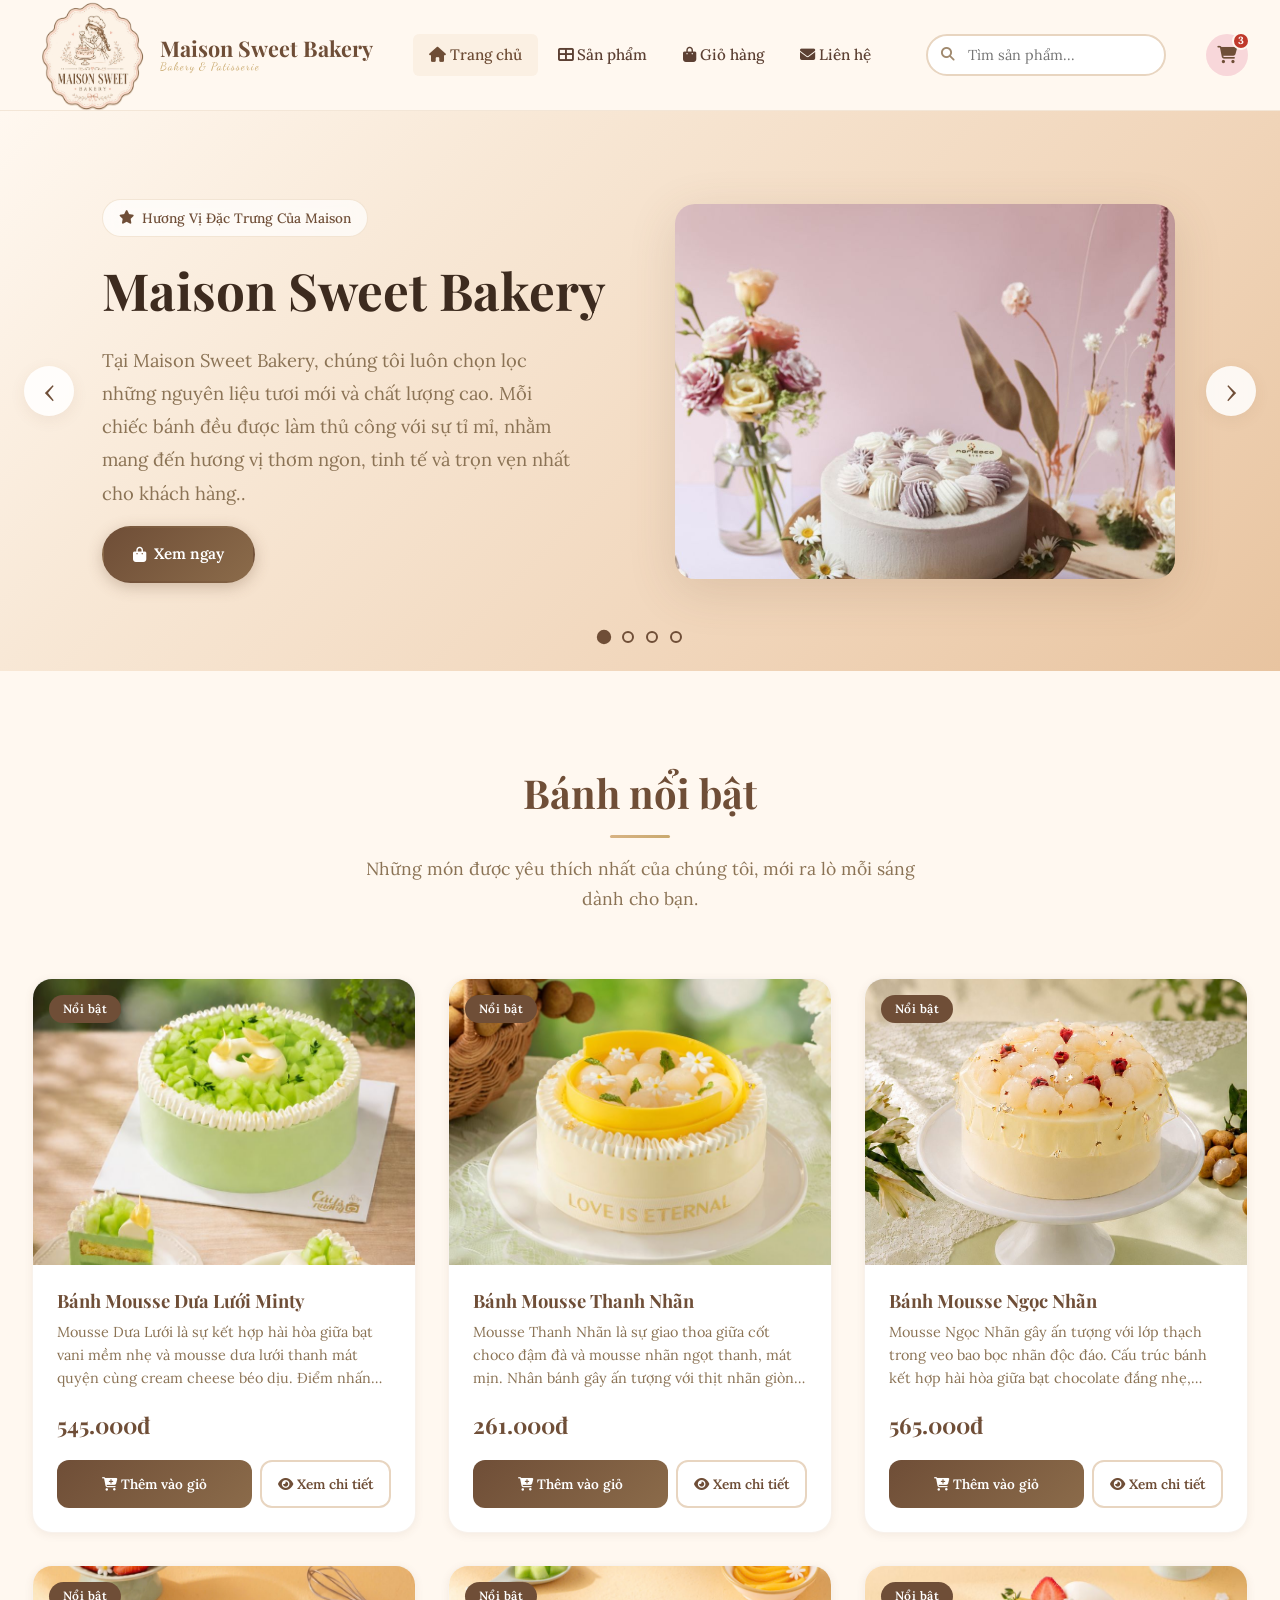
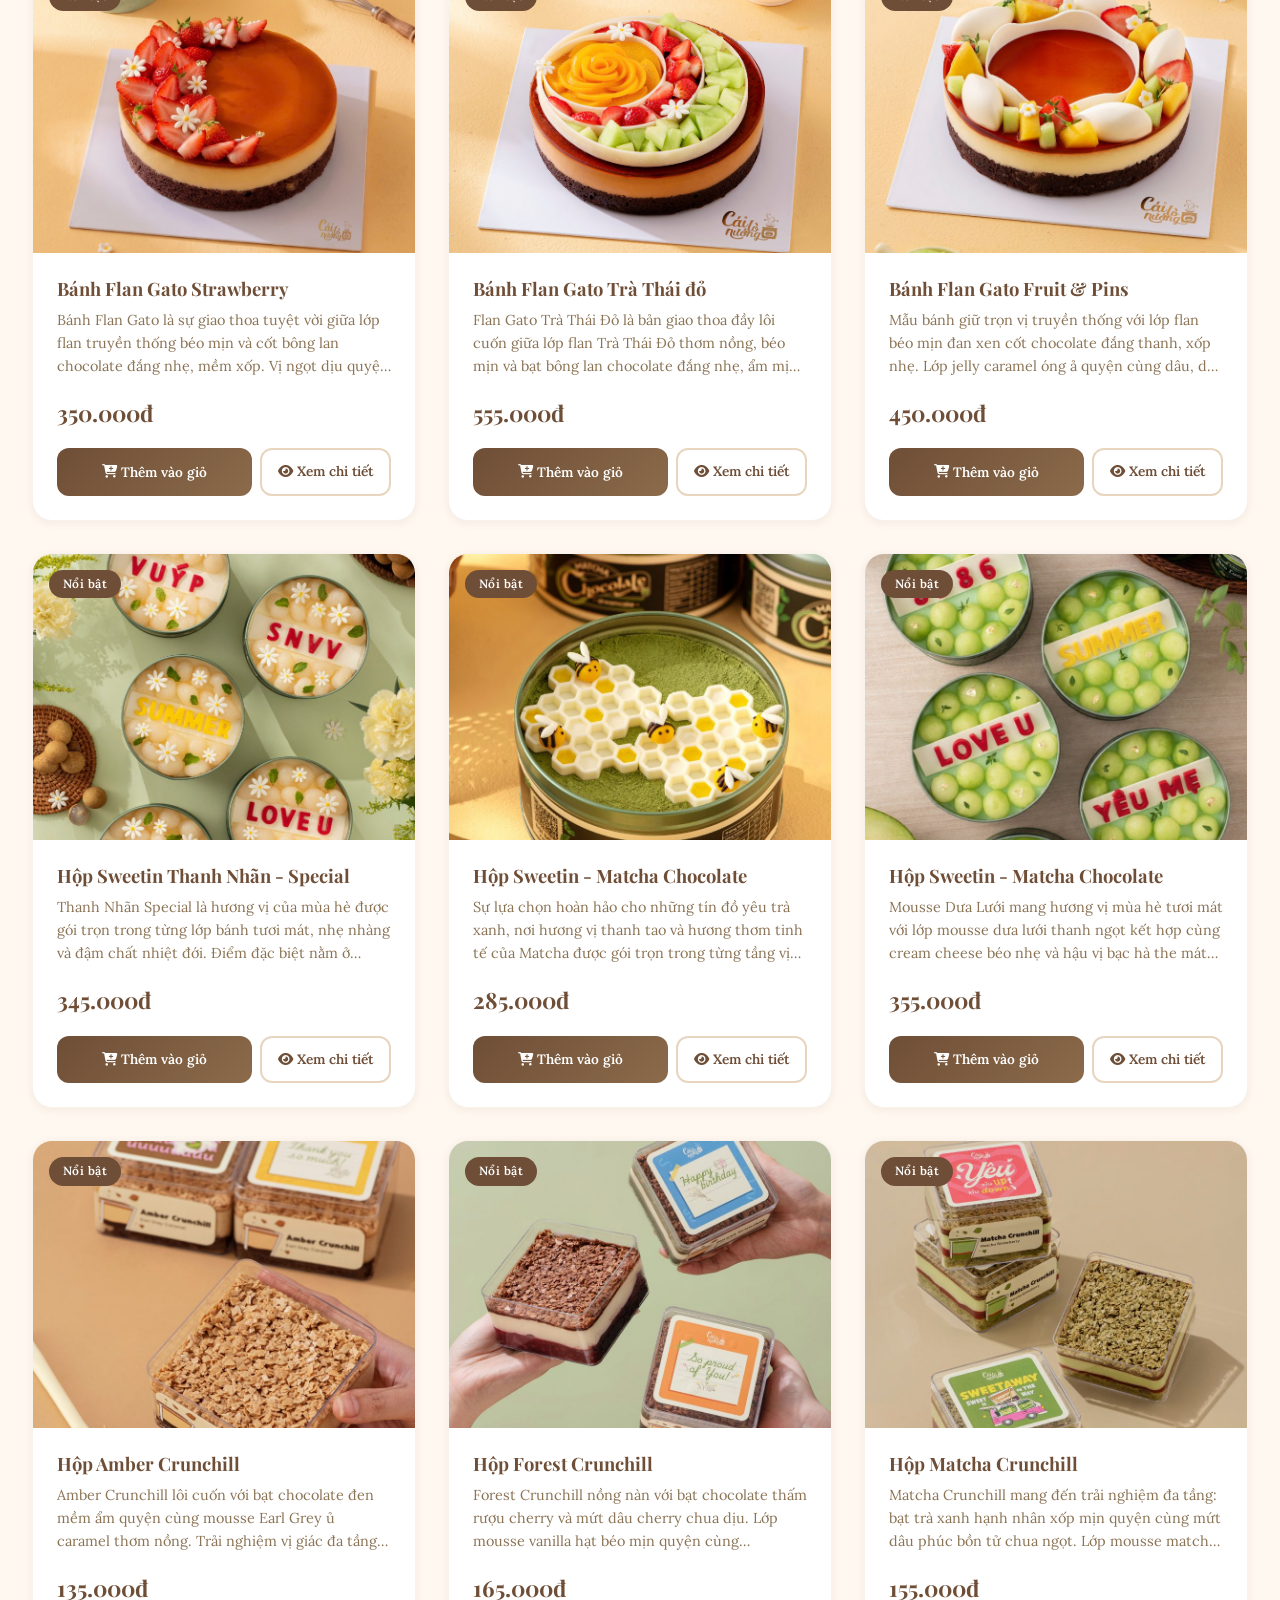
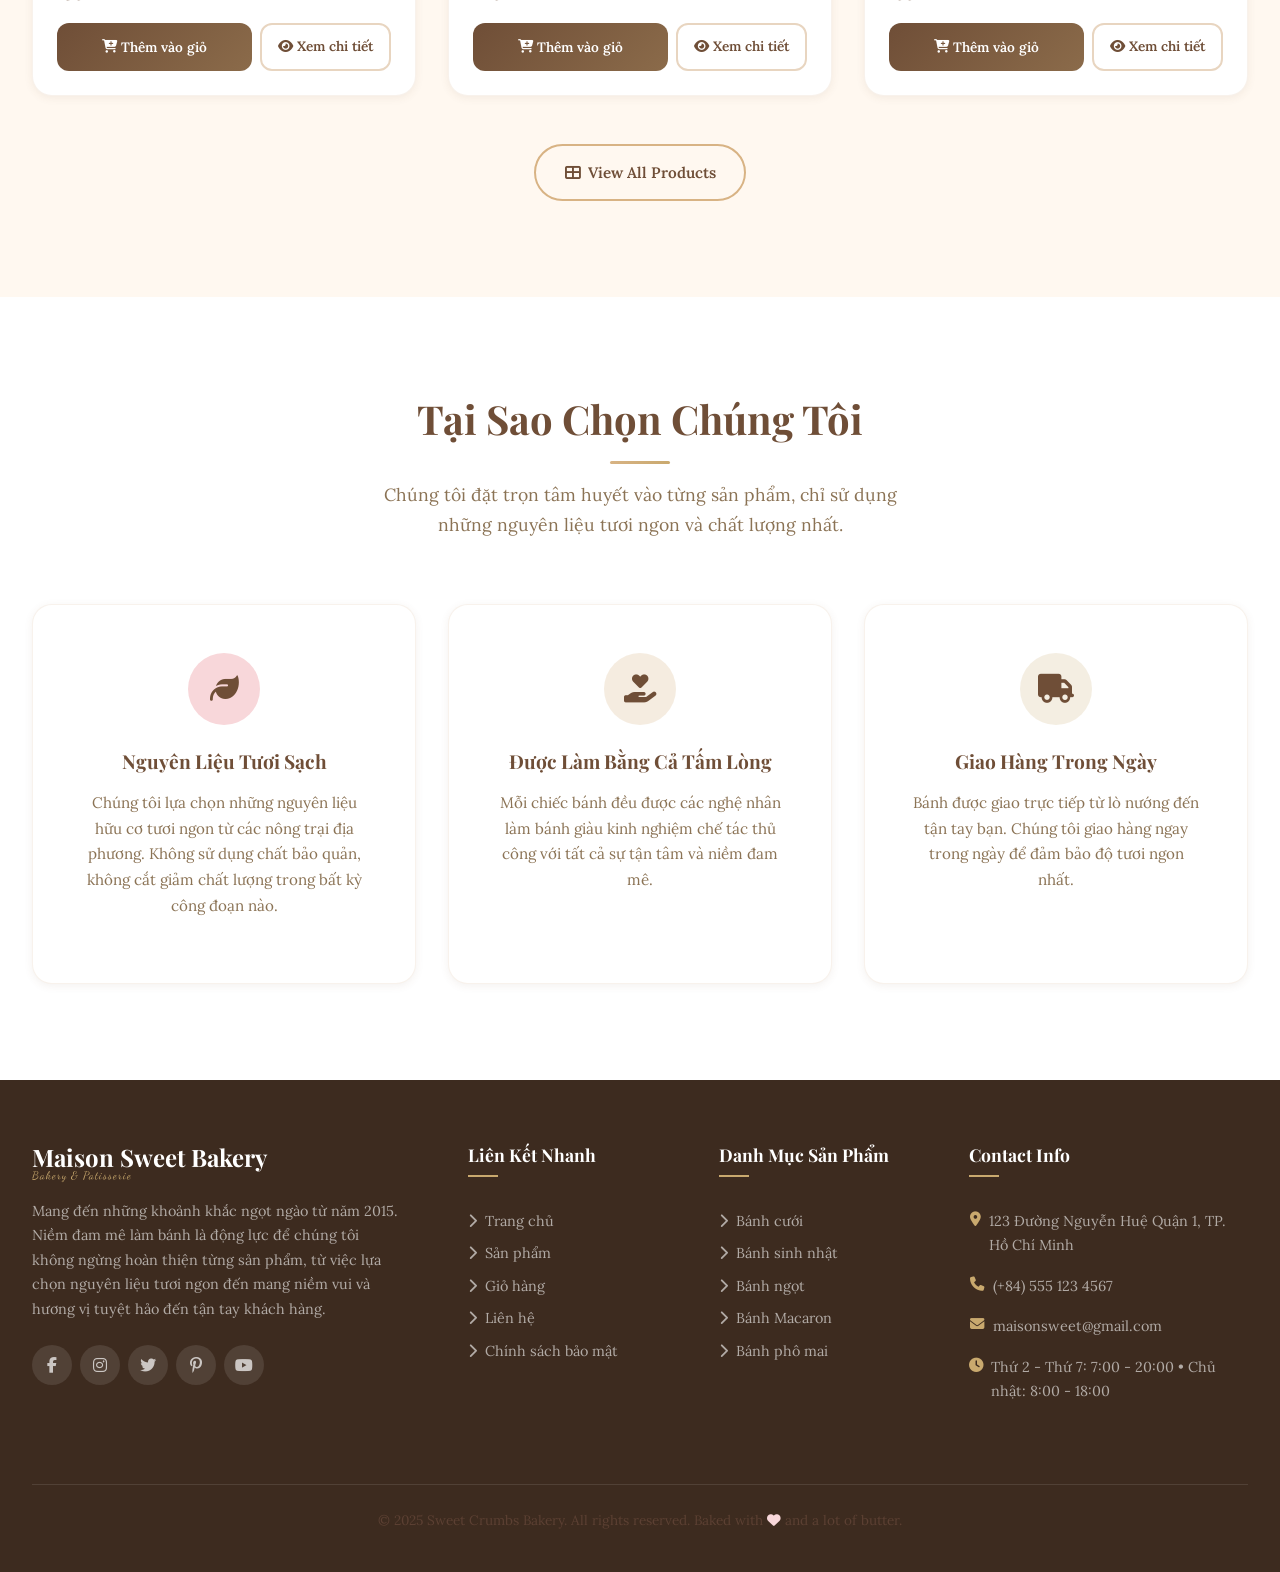
==== commit e52efed0: "sub + products_data" ====
--- a/index.html
+++ b/index.html
@@ -46,7 +46,7 @@
         <!-- Slide 1 -->
         <div class="slide active">
             <div class="slide-content">
-                <span class="slide-badge"><i class="fas fa-star"></i> Dấu Ấn Riêng Của Maison</span>
+                <span class="slide-badge"><i class="fas fa-star"></i> Hương Vị Đặc Trưng Của Maison</span>
                 <h2>Maison Sweet Bakery</h2>
                 <p> Tại Maison Sweet Bakery, chúng tôi luôn chọn lọc những nguyên liệu tươi mới và chất lượng cao. Mỗi chiếc bánh đều được làm thủ công với sự tỉ mỉ, nhằm mang đến hương vị thơm ngon, tinh tế và trọn vẹn nhất cho khách hàng..</p>
                 <p></p>
@@ -59,7 +59,7 @@
         <!-- Slide 2 -->
         <div class="slide">
             <div class="slide-content">
-                <span class="slide-badge"><i class="fas fa-heart"></i> Trao Gửi Vị Ngọt Yêu Thương</span>
+                <span class="slide-badge"><i class="fas fa-heart"></i> Ngọt Ngào Cho Dịp Đặc Biệt</span>
                 <h2>Bánh Tươi Mỗi Ngày - Ngọt Ngào Từng Khoảnh Khắc</h2>
                 <p>Bánh được làm thủ công mỗi ngày từ nguyên liệu chọn lọc, mang hương vị Pháp tinh tế cho mọi khoảnh khắc.</p>
                 <a href="products.html" class="btn btn-primary"><i class="fas fa-shopping-bag"></i> Xem ngay</a>
@@ -71,7 +71,7 @@
         <!-- Slide 3 -->
         <div class="slide">
             <div class="slide-content">
-                <span class="slide-badge"><i class="fas fa-leaf"></i> Thơm Ngon Từ Mẻ Bánh Mới</span>
+                <span class="slide-badge"><i class="fas fa-leaf"></i> Tươi Mới Mỗi Ngày</span>
                 <h2>Bánh Ngọt &amp; Dessert</h2>
                 <p>Croissant thơm bơ, giòn nhẹ bên ngoài và mềm xốp bên trong, được nướng mới mỗi ngày.</p>
                 <a href="products.html" class="btn btn-primary"><i class="fas fa-shopping-bag"></i> Xem ngay</a>
@@ -84,7 +84,7 @@
         <div class="slide">
             <div class="slide-content">
                 <span class="slide-badge">
-                    <i class="fas fa-birthday-cake"></i> Biến Ý Tưởng Thành Vị Ngọt
+                    <i class="fas fa-birthday-cake"></i> Thiết Kế Bánh Theo Yêu Cầu
                 </span>
                 <h2>Chiếc Bánh Mang Dấu Ấn Riêng Của Bạn</h2>
                 <p>
--- a/css/style.css
+++ b/css/style.css
@@ -803,80 +803,6 @@
   line-height: 1.7;
 }
 
-/* === Testimonials === */
-.testimonials-section {
-  background: var(--color-white);
-}
-
-.testimonials-grid {
-  display: grid;
-  grid-template-columns: repeat(3, 1fr);
-  gap: var(--space-xl);
-}
-
-.testimonial-card {
-  background: var(--color-cream);
-  padding: var(--space-xl);
-  border-radius: var(--radius-lg);
-  position: relative;
-}
-
-.testimonial-card::before {
-  content: "\201C";
-  font-family: var(--font-heading);
-  font-size: 4rem;
-  color: var(--color-light-brown);
-  opacity: 0.4;
-  position: absolute;
-  top: 0.5rem;
-  left: 1.25rem;
-  line-height: 1;
-}
-
-.testimonial-card p {
-  font-style: italic;
-  color: var(--color-text-light);
-  margin-bottom: var(--space-lg);
-  padding-top: var(--space-lg);
-  line-height: 1.7;
-}
-
-.testimonial-author {
-  display: flex;
-  align-items: center;
-  gap: var(--space-md);
-}
-
-.testimonial-avatar {
-  width: 48px;
-  height: 48px;
-  border-radius: var(--radius-full);
-  background: var(--color-light-pink);
-  display: flex;
-  align-items: center;
-  justify-content: center;
-  color: var(--color-chocolate);
-  font-size: 1.2rem;
-}
-
-.testimonial-author-info strong {
-  display: block;
-  font-size: 0.95rem;
-  color: var(--color-chocolate);
-}
-
-.testimonial-author-info span {
-  font-size: 0.8rem;
-  color: var(--color-text-muted);
-}
-
-.stars {
-  color: var(--color-gold);
-  font-size: 0.85rem;
-  margin-bottom: var(--space-sm);
-  letter-spacing: 2px;
-}
-
 /* === Footer === */
 .footer {
   background: var(--color-dark);
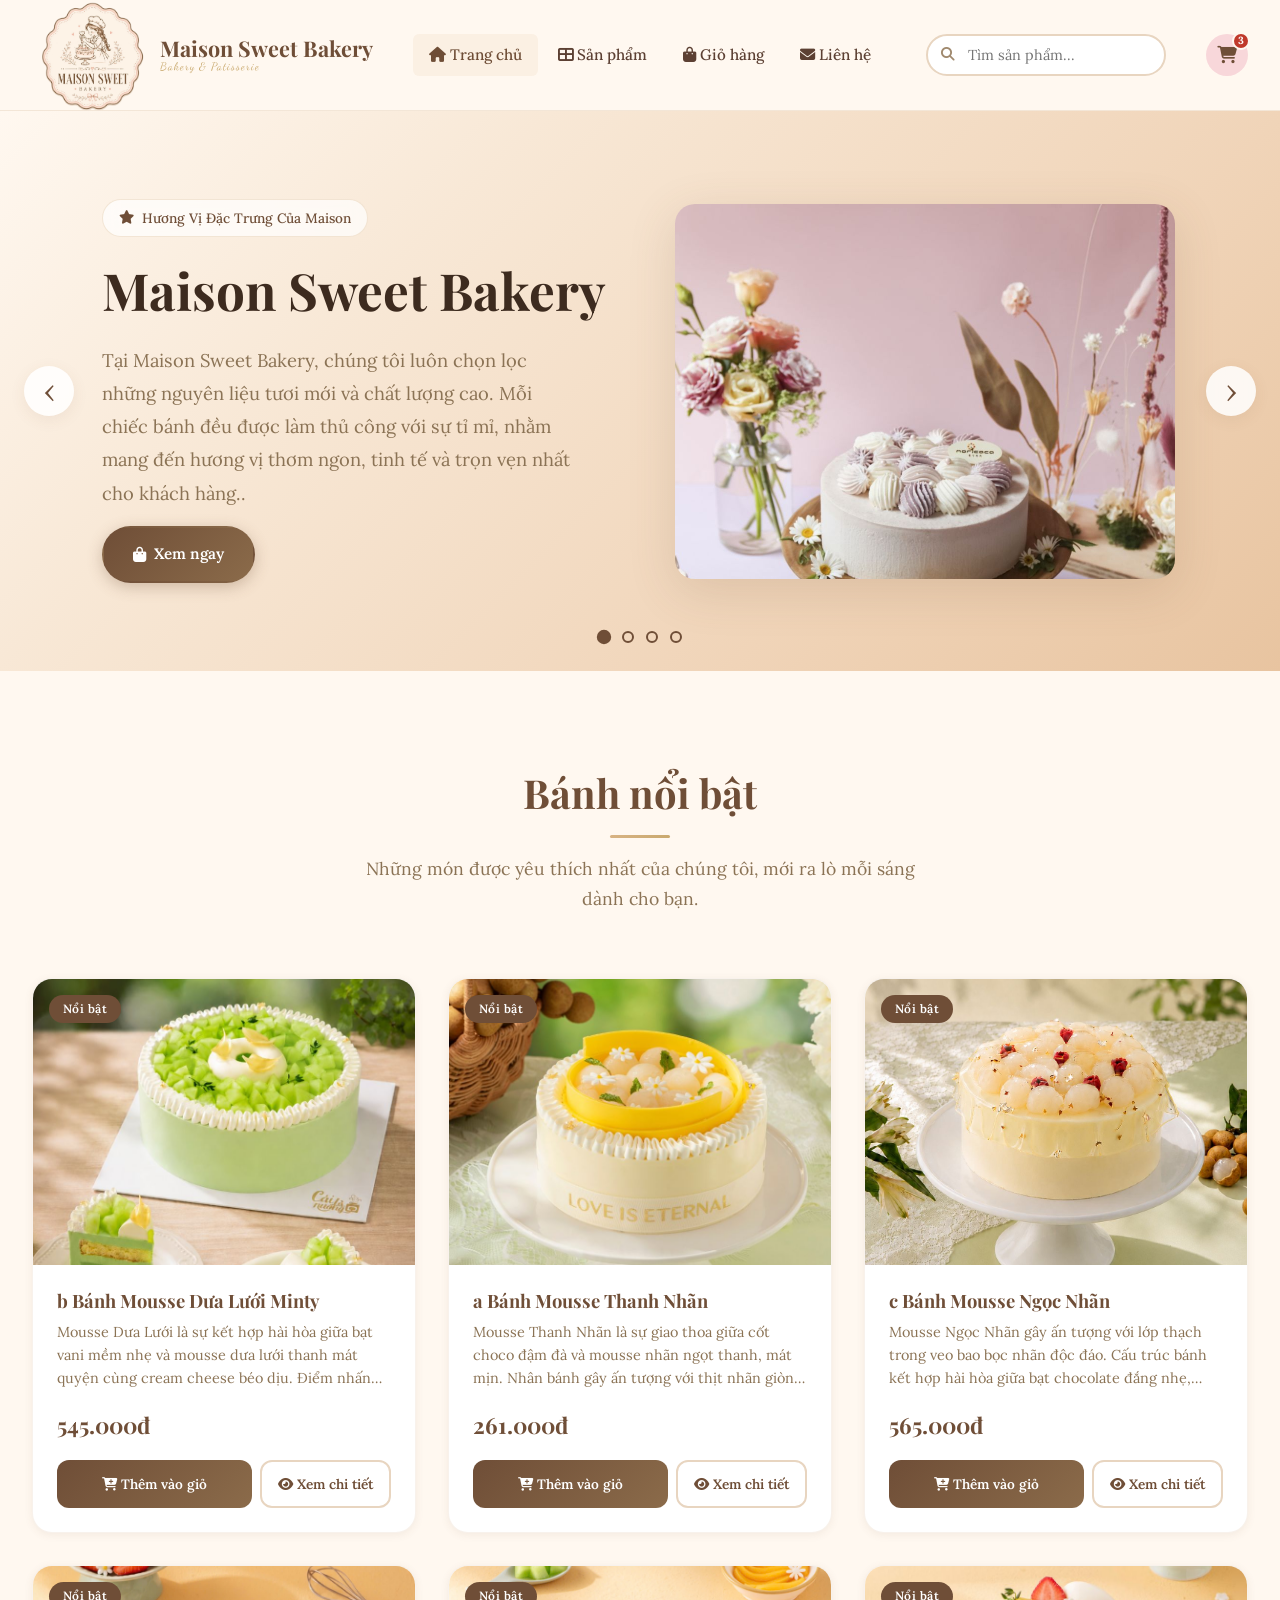
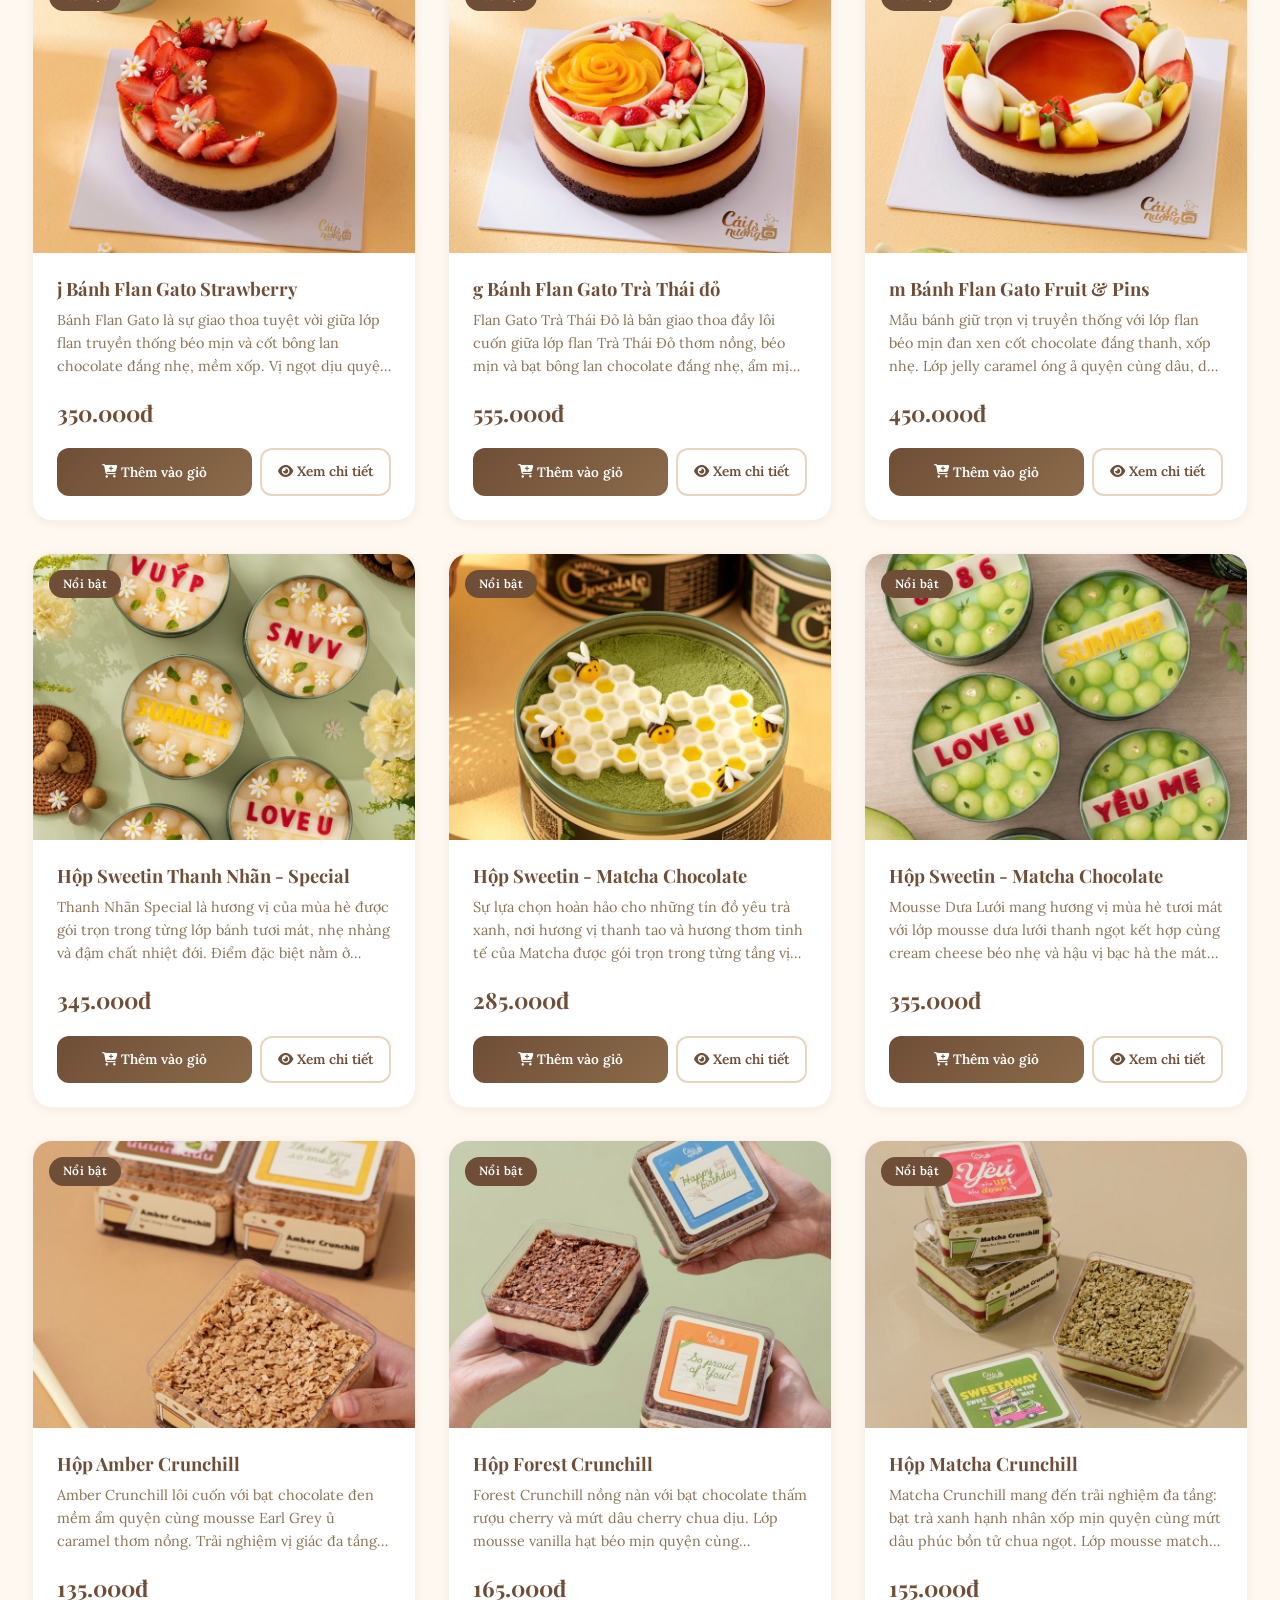
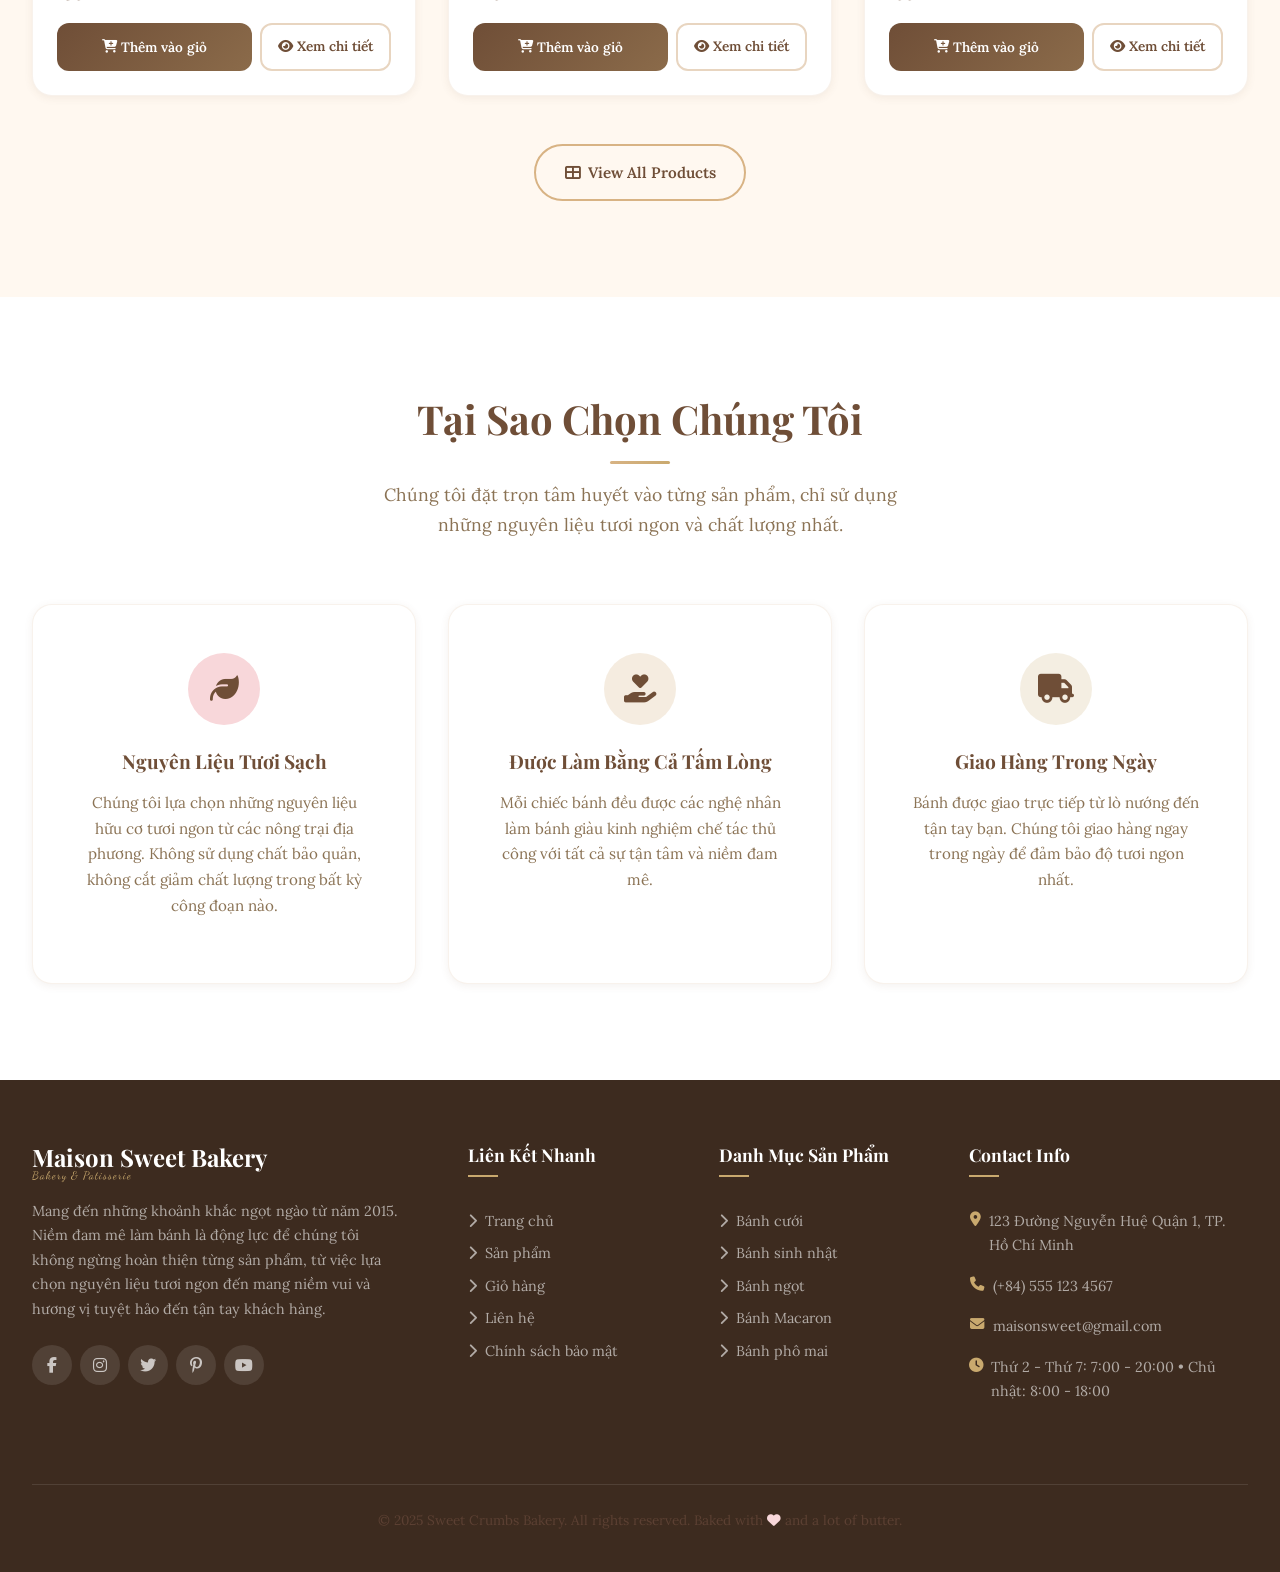
==== commit a3d5e64e: "update index" ====
--- a/index.html
+++ b/index.html
@@ -90,7 +90,7 @@
                 <p>
                     Tự chọn hương vị, màu sắc và thông điệp để tạo nên chiếc bánh độc đáo cho khoảnh khắc đặc biệt.
                 </p>
-                <a href="products.html" class="btn btn-primary">
+                <a href="contact.html?subject=custom" class="btn btn-primary">
                     <i class="fas fa-shopping-bag"></i> Thiết kế ngay
                 </a>
             </div>
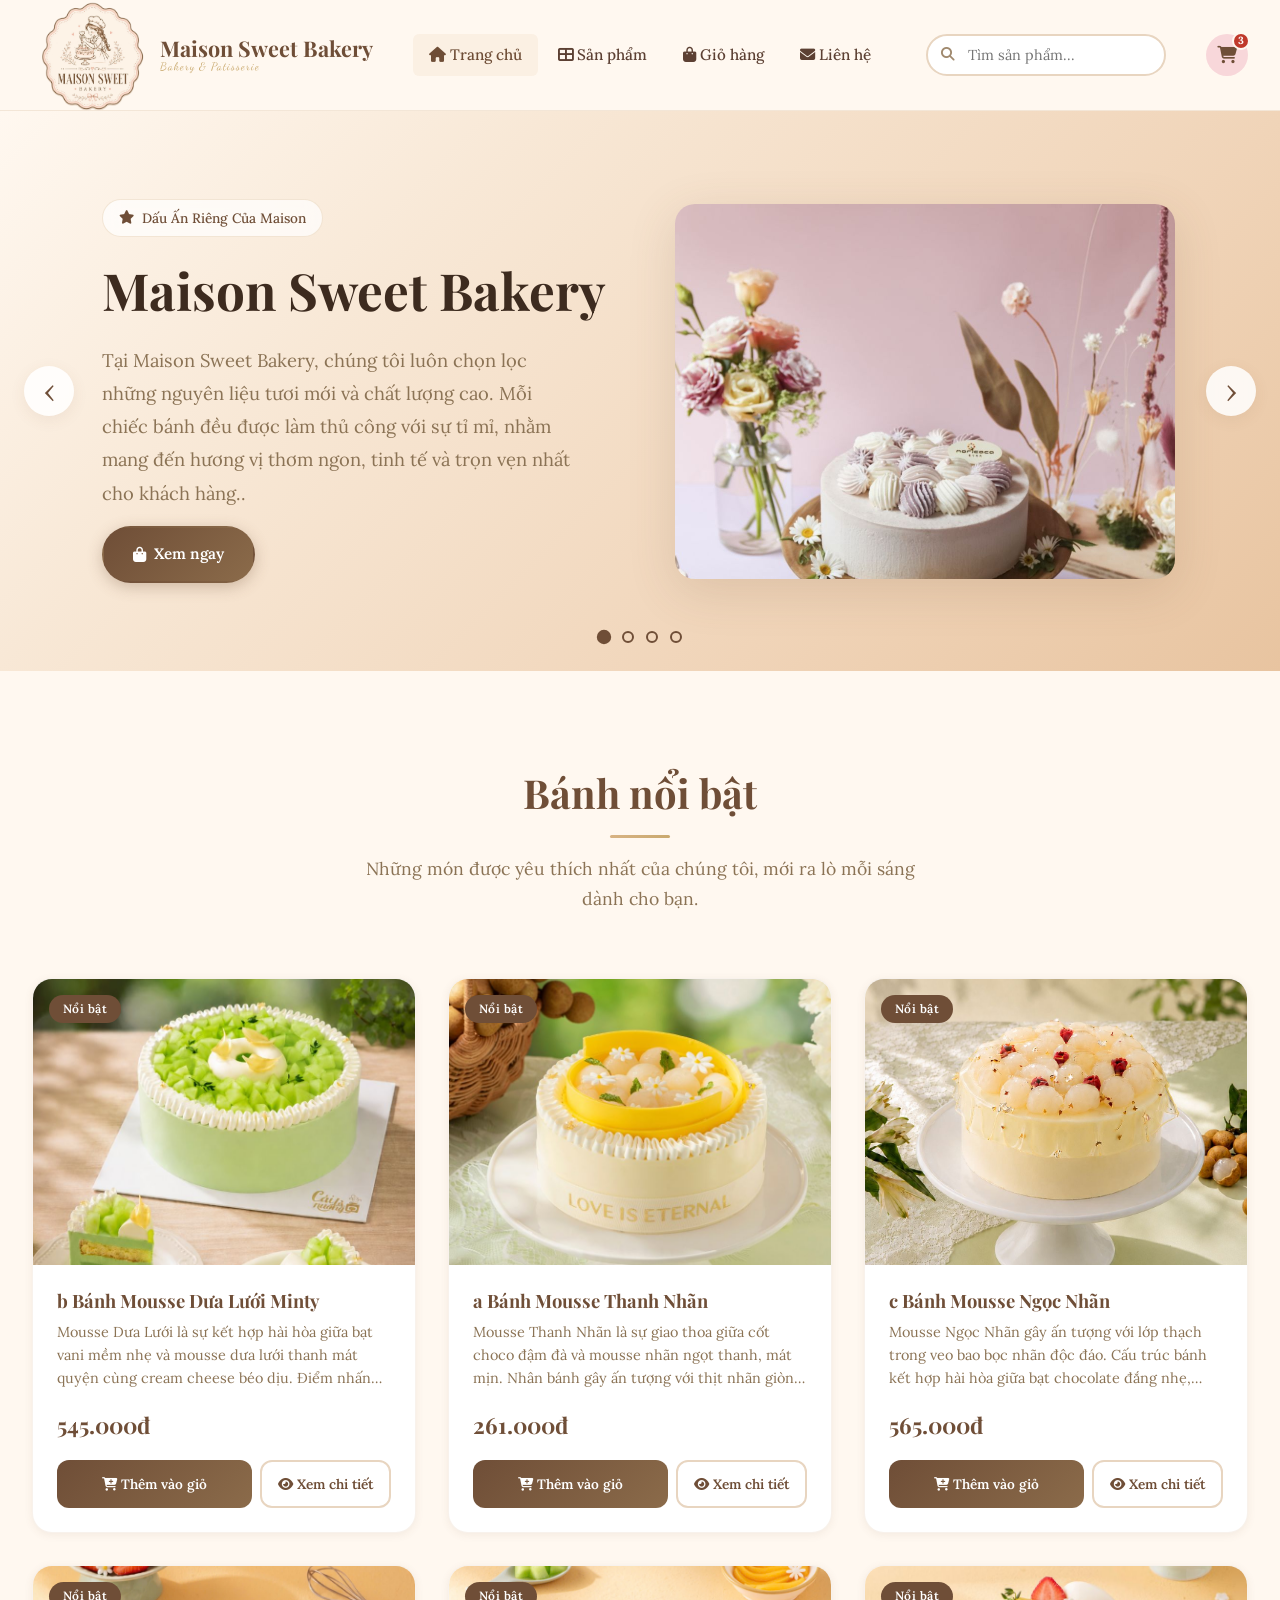
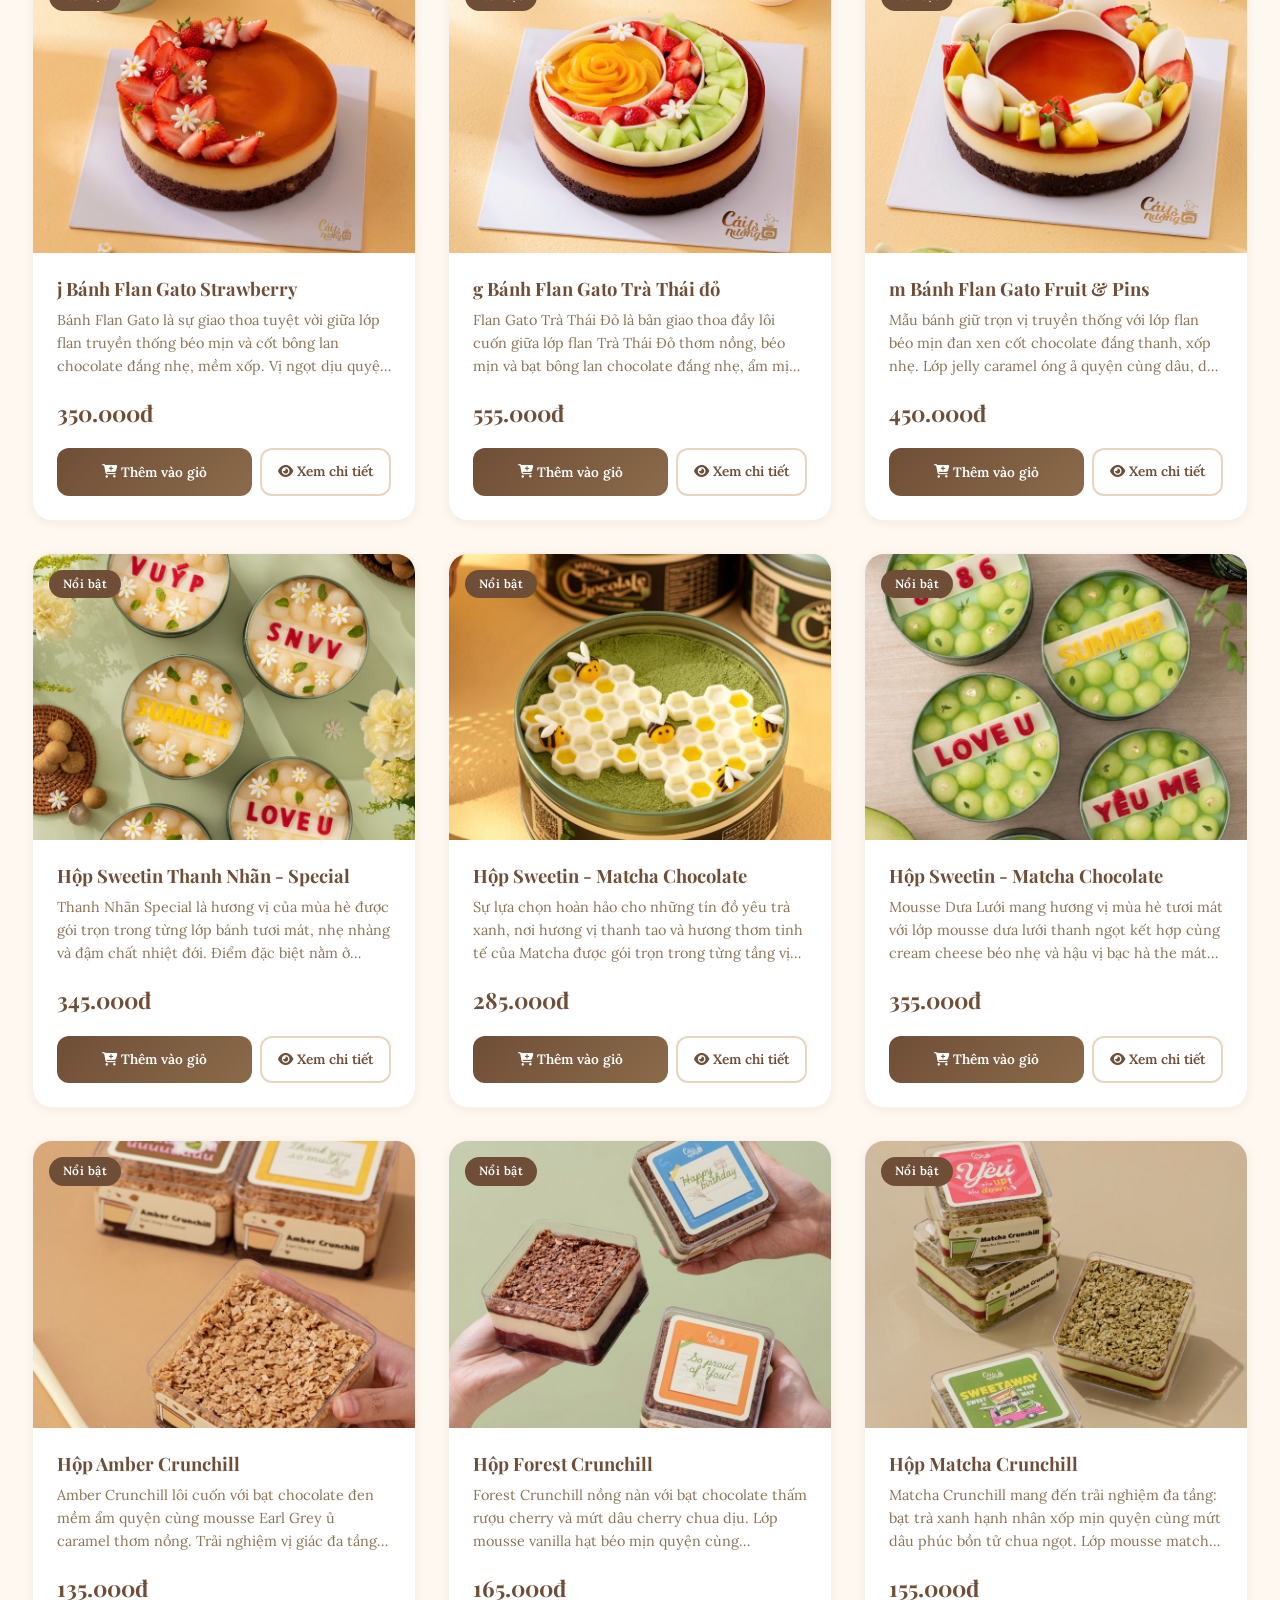
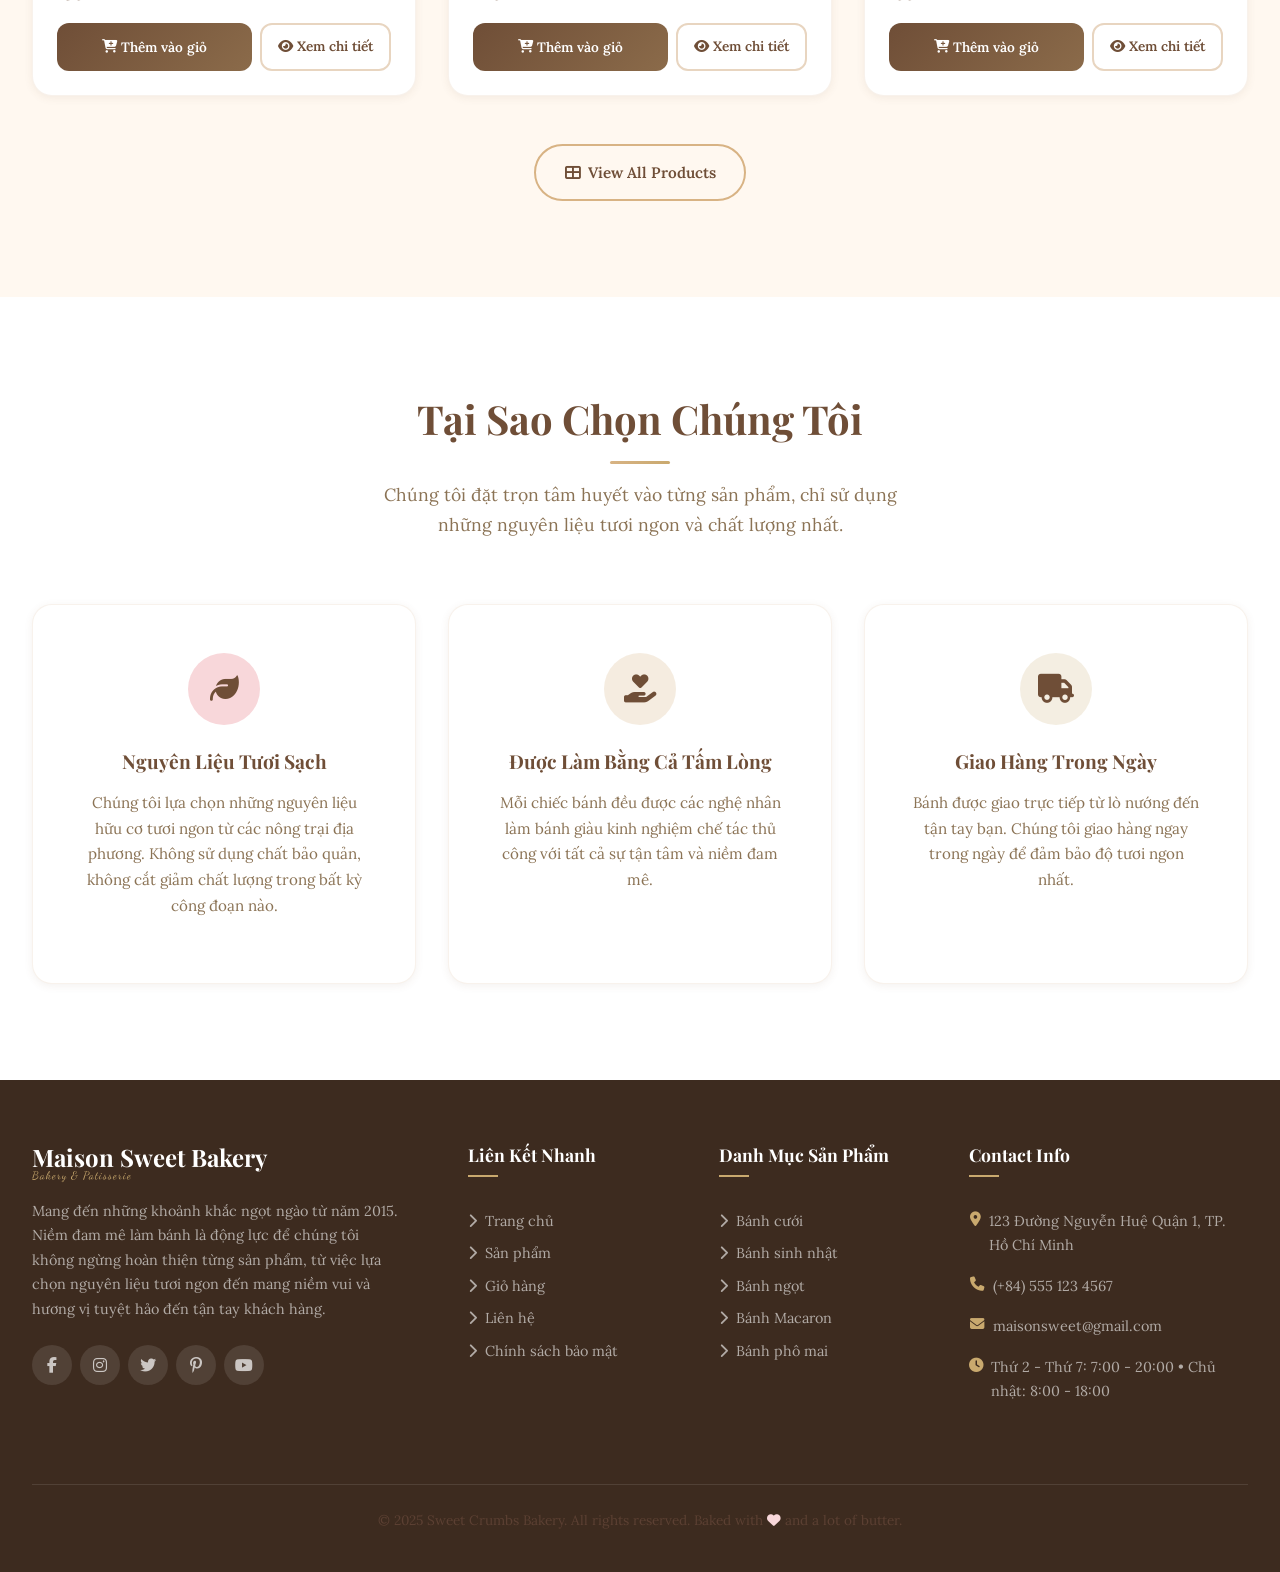
==== commit 9e2ee860: "Merge branch 'main' of https://github.com/phongtoquach/thuyet_trinh_online_bakery_web" ====
--- a/index.html
+++ b/index.html
@@ -46,7 +46,7 @@
         <!-- Slide 1 -->
         <div class="slide active">
             <div class="slide-content">
-                <span class="slide-badge"><i class="fas fa-star"></i> Hương Vị Đặc Trưng Của Maison</span>
+                <span class="slide-badge"><i class="fas fa-star"></i> Dấu Ấn Riêng Của Maison</span>
                 <h2>Maison Sweet Bakery</h2>
                 <p> Tại Maison Sweet Bakery, chúng tôi luôn chọn lọc những nguyên liệu tươi mới và chất lượng cao. Mỗi chiếc bánh đều được làm thủ công với sự tỉ mỉ, nhằm mang đến hương vị thơm ngon, tinh tế và trọn vẹn nhất cho khách hàng..</p>
                 <p></p>
@@ -59,7 +59,7 @@
         <!-- Slide 2 -->
         <div class="slide">
             <div class="slide-content">
-                <span class="slide-badge"><i class="fas fa-heart"></i> Ngọt Ngào Cho Dịp Đặc Biệt</span>
+                <span class="slide-badge"><i class="fas fa-heart"></i> Trao Gửi Vị Ngọt Yêu Thương</span>
                 <h2>Bánh Tươi Mỗi Ngày - Ngọt Ngào Từng Khoảnh Khắc</h2>
                 <p>Bánh được làm thủ công mỗi ngày từ nguyên liệu chọn lọc, mang hương vị Pháp tinh tế cho mọi khoảnh khắc.</p>
                 <a href="products.html" class="btn btn-primary"><i class="fas fa-shopping-bag"></i> Xem ngay</a>
@@ -71,7 +71,7 @@
         <!-- Slide 3 -->
         <div class="slide">
             <div class="slide-content">
-                <span class="slide-badge"><i class="fas fa-leaf"></i> Tươi Mới Mỗi Ngày</span>
+                <span class="slide-badge"><i class="fas fa-leaf"></i> Thơm Ngon Từ Mẻ Bánh Mới</span>
                 <h2>Bánh Ngọt &amp; Dessert</h2>
                 <p>Croissant thơm bơ, giòn nhẹ bên ngoài và mềm xốp bên trong, được nướng mới mỗi ngày.</p>
                 <a href="products.html" class="btn btn-primary"><i class="fas fa-shopping-bag"></i> Xem ngay</a>
@@ -84,7 +84,7 @@
         <div class="slide">
             <div class="slide-content">
                 <span class="slide-badge">
-                    <i class="fas fa-birthday-cake"></i> Thiết Kế Bánh Theo Yêu Cầu
+                    <i class="fas fa-birthday-cake"></i> Biến Ý Tưởng Thành Vị Ngọt
                 </span>
                 <h2>Chiếc Bánh Mang Dấu Ấn Riêng Của Bạn</h2>
                 <p>
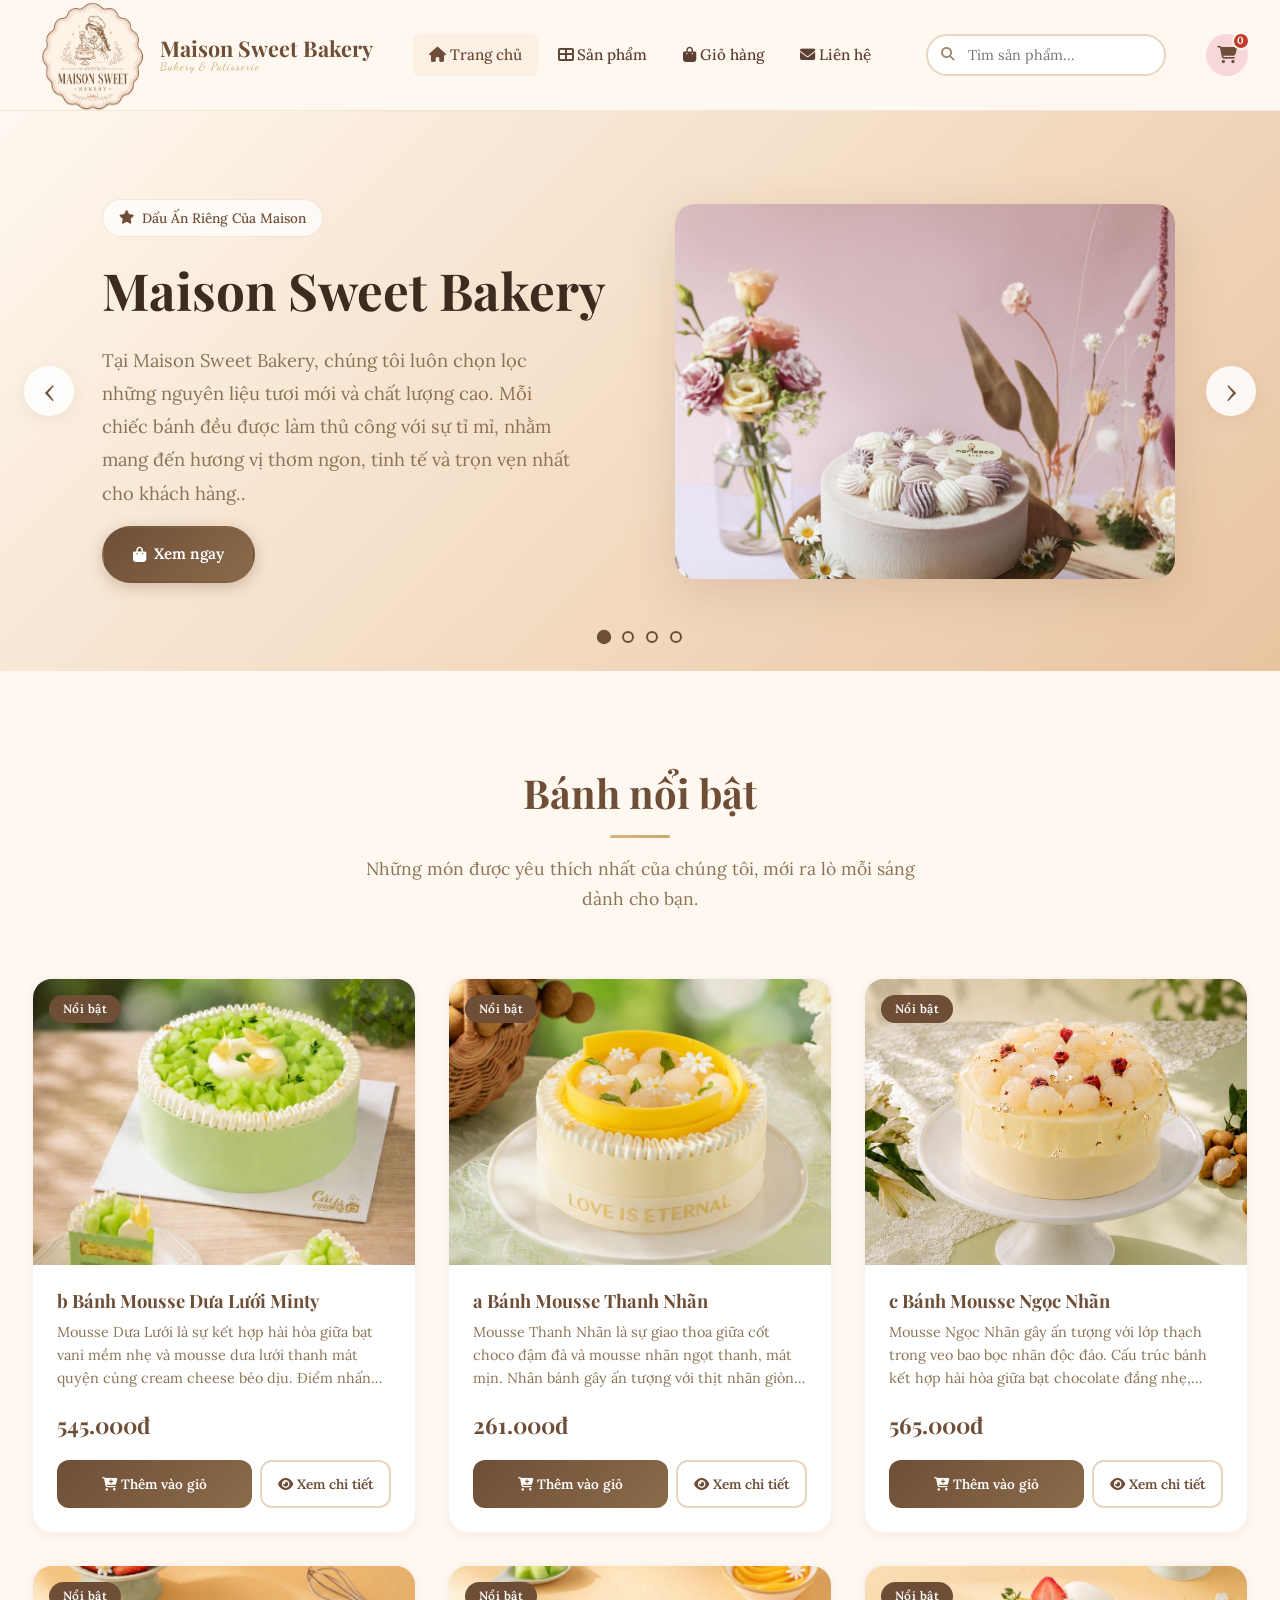
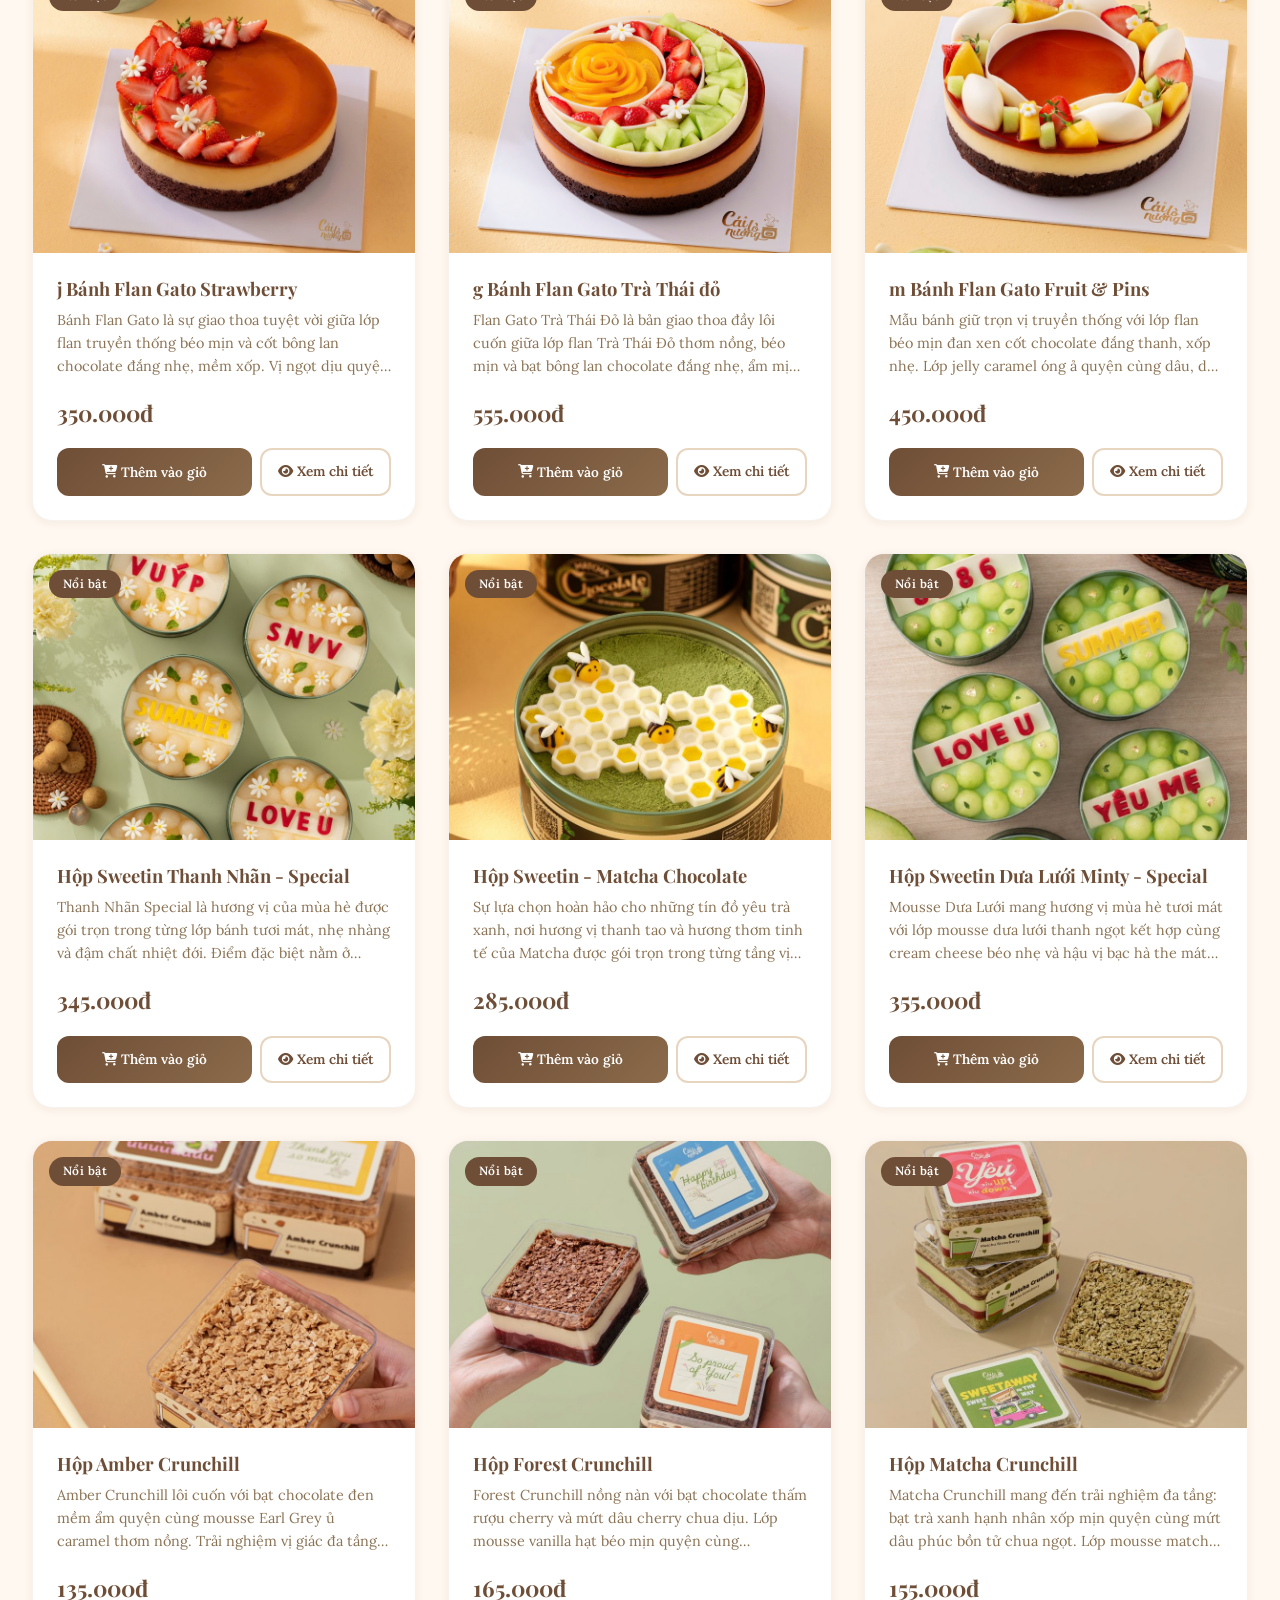
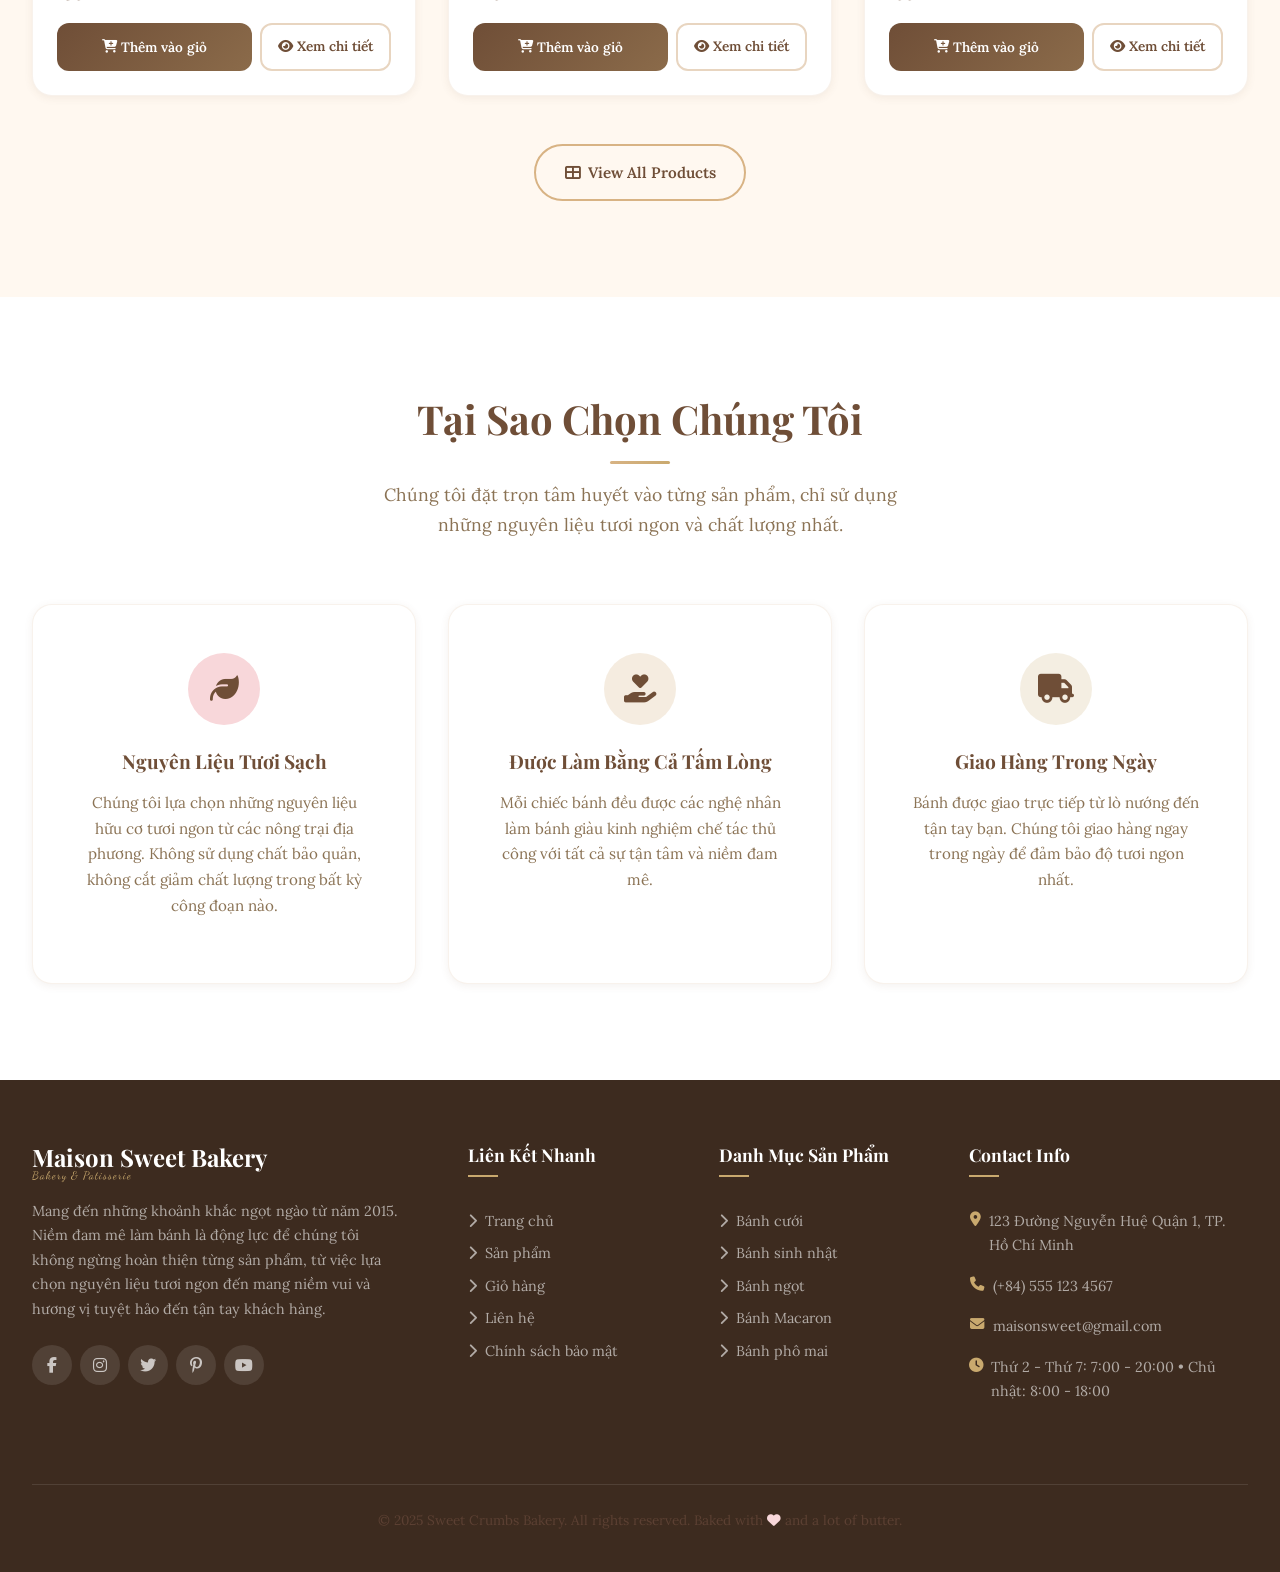
==== commit 4b31b069: "gan product detail URL cho product cart; update header cart badge" ====
--- a/index.html
+++ b/index.html
@@ -33,7 +33,7 @@
             </div>
             <a href="cart.html" class="cart-icon" id="headerCart">
             <i class="fas fa-shopping-cart"></i>
-            <span class="cart-badge">3</span>
+            <span class="cart-badge" id="headerCartBadgeText"></span>
             </a>
         </div>
     </header>
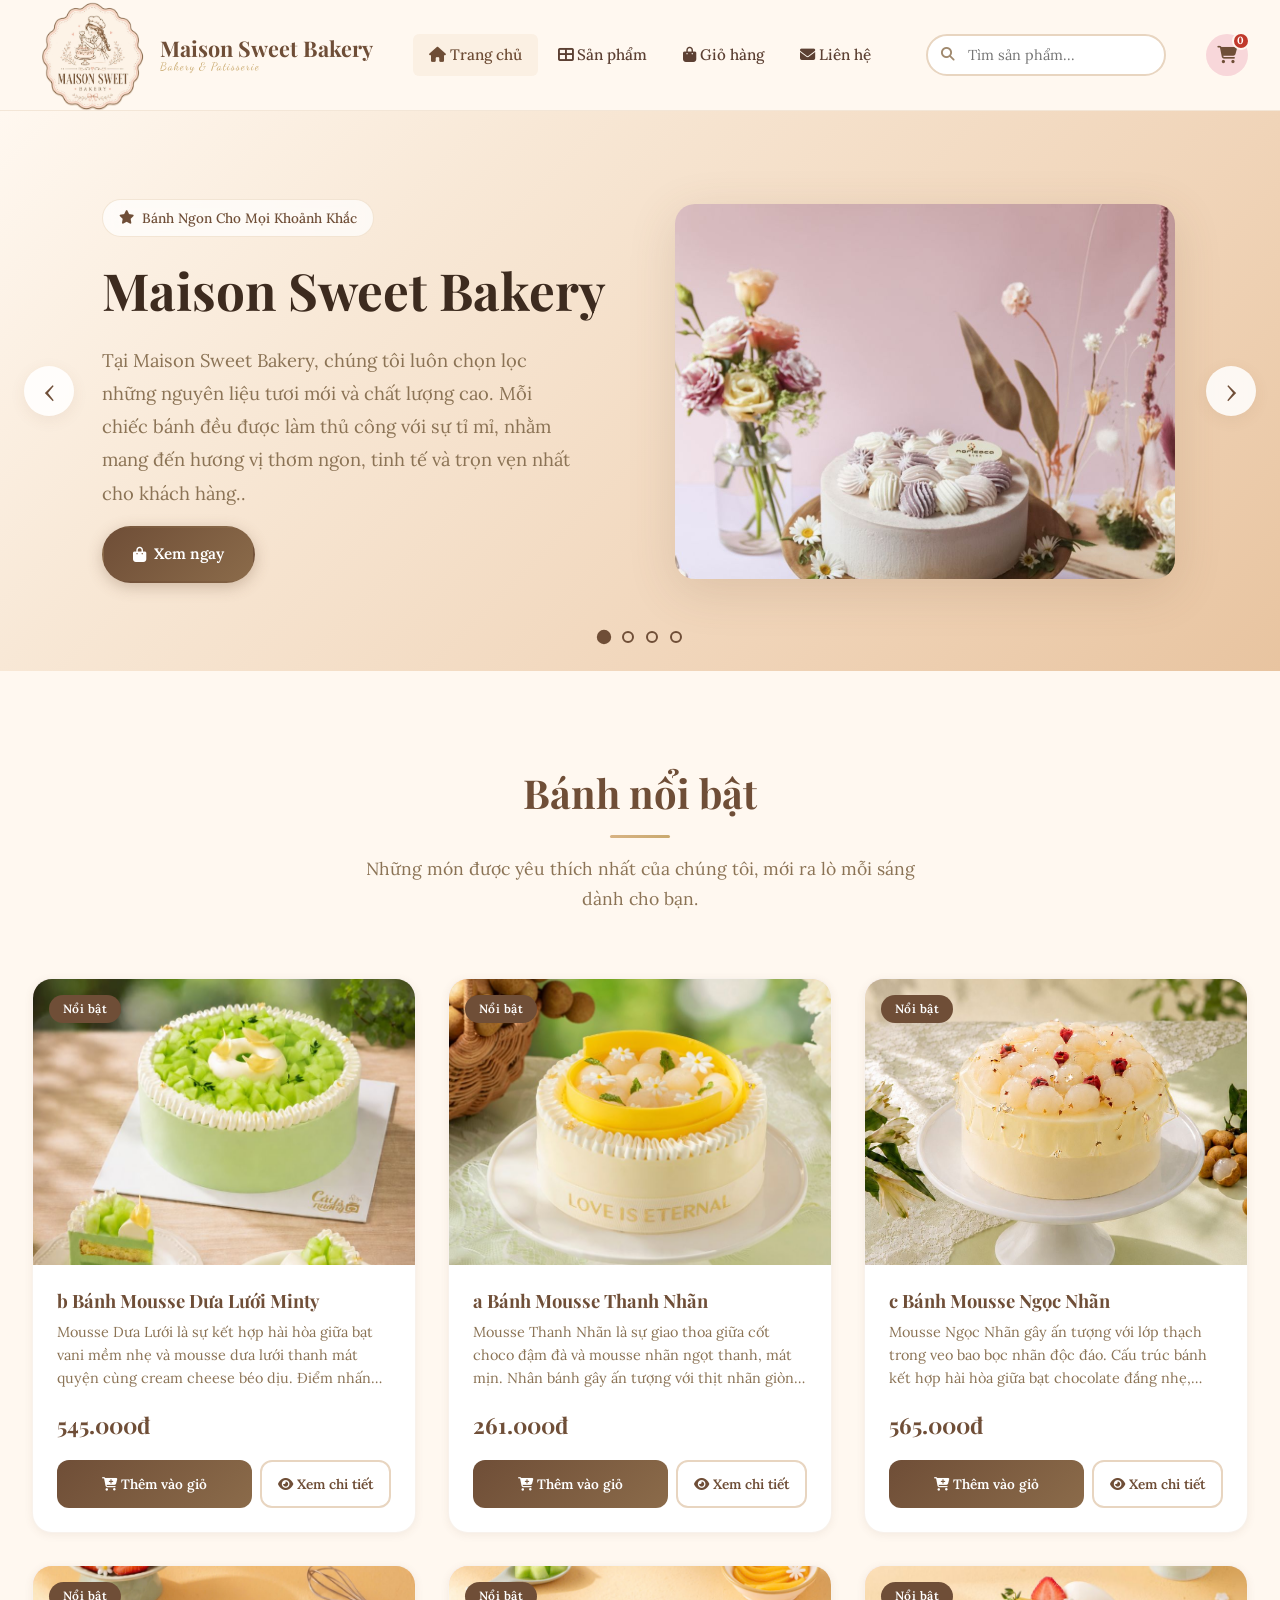
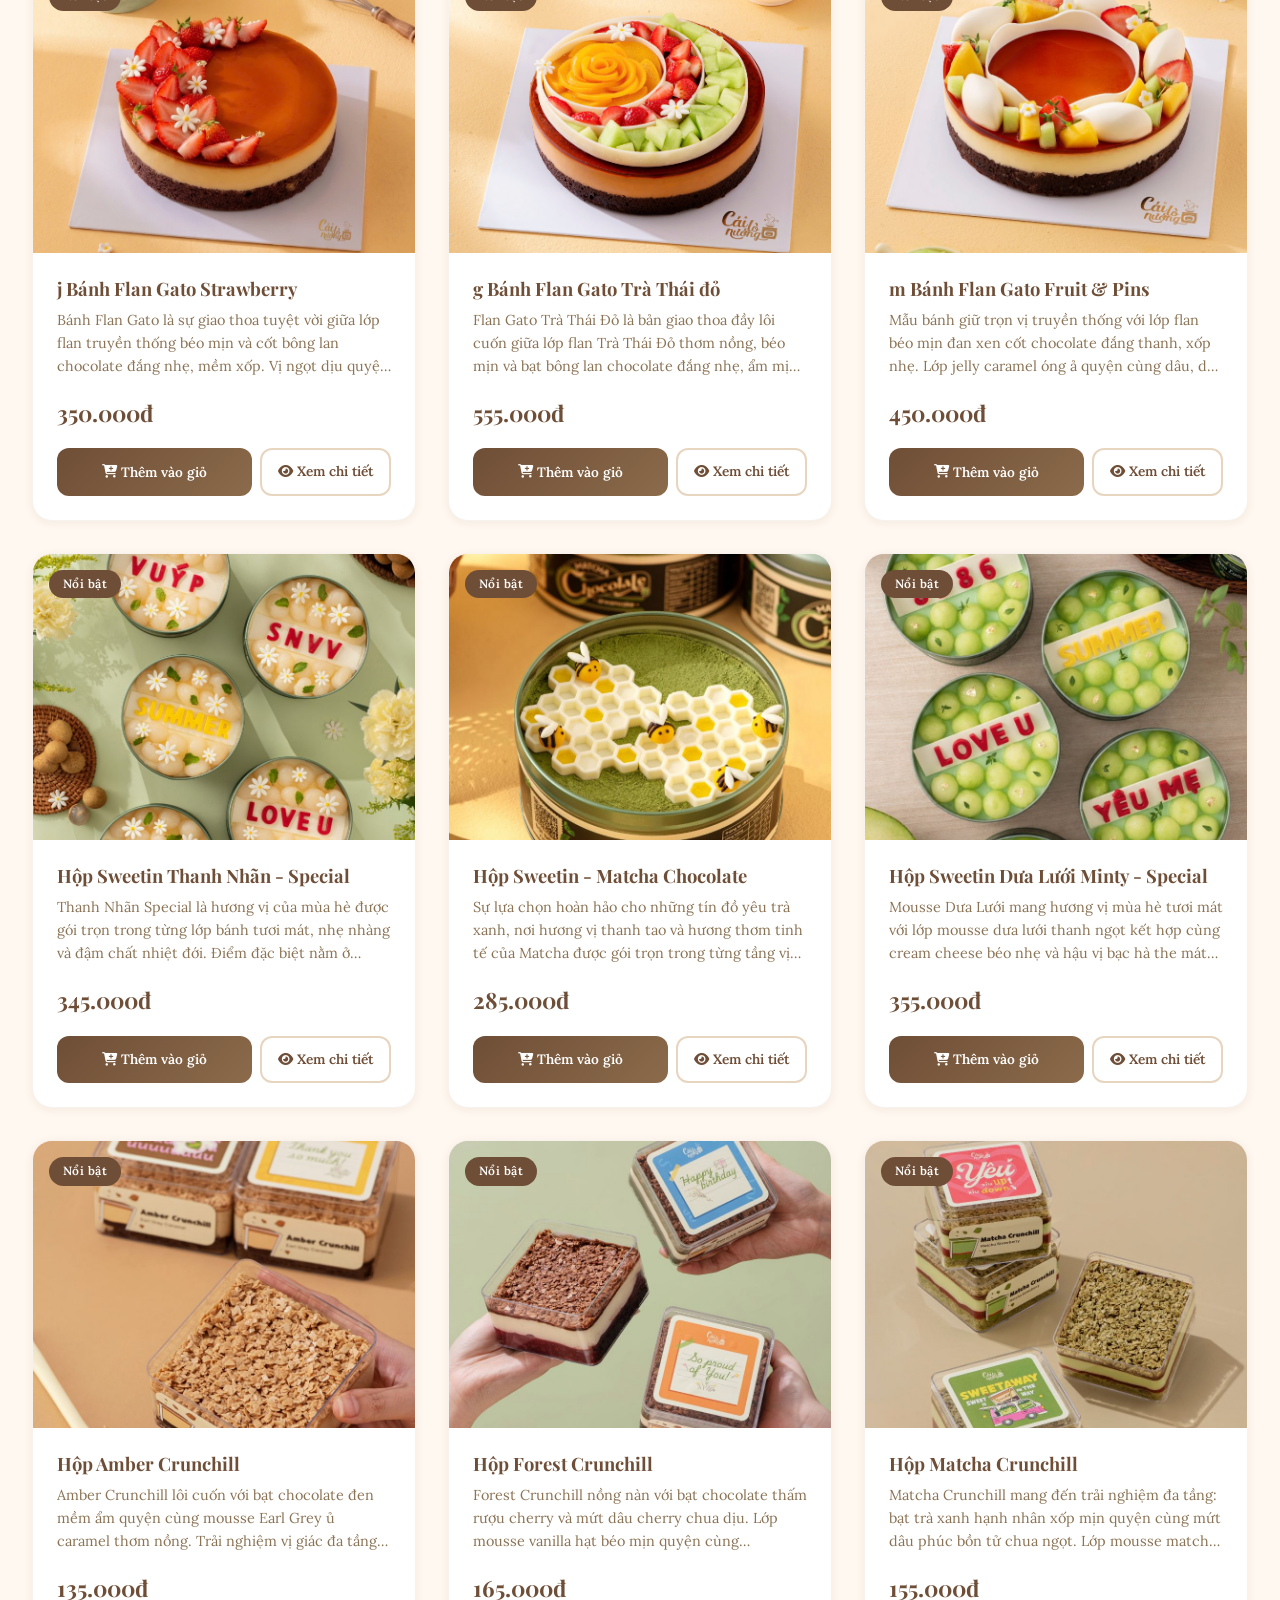
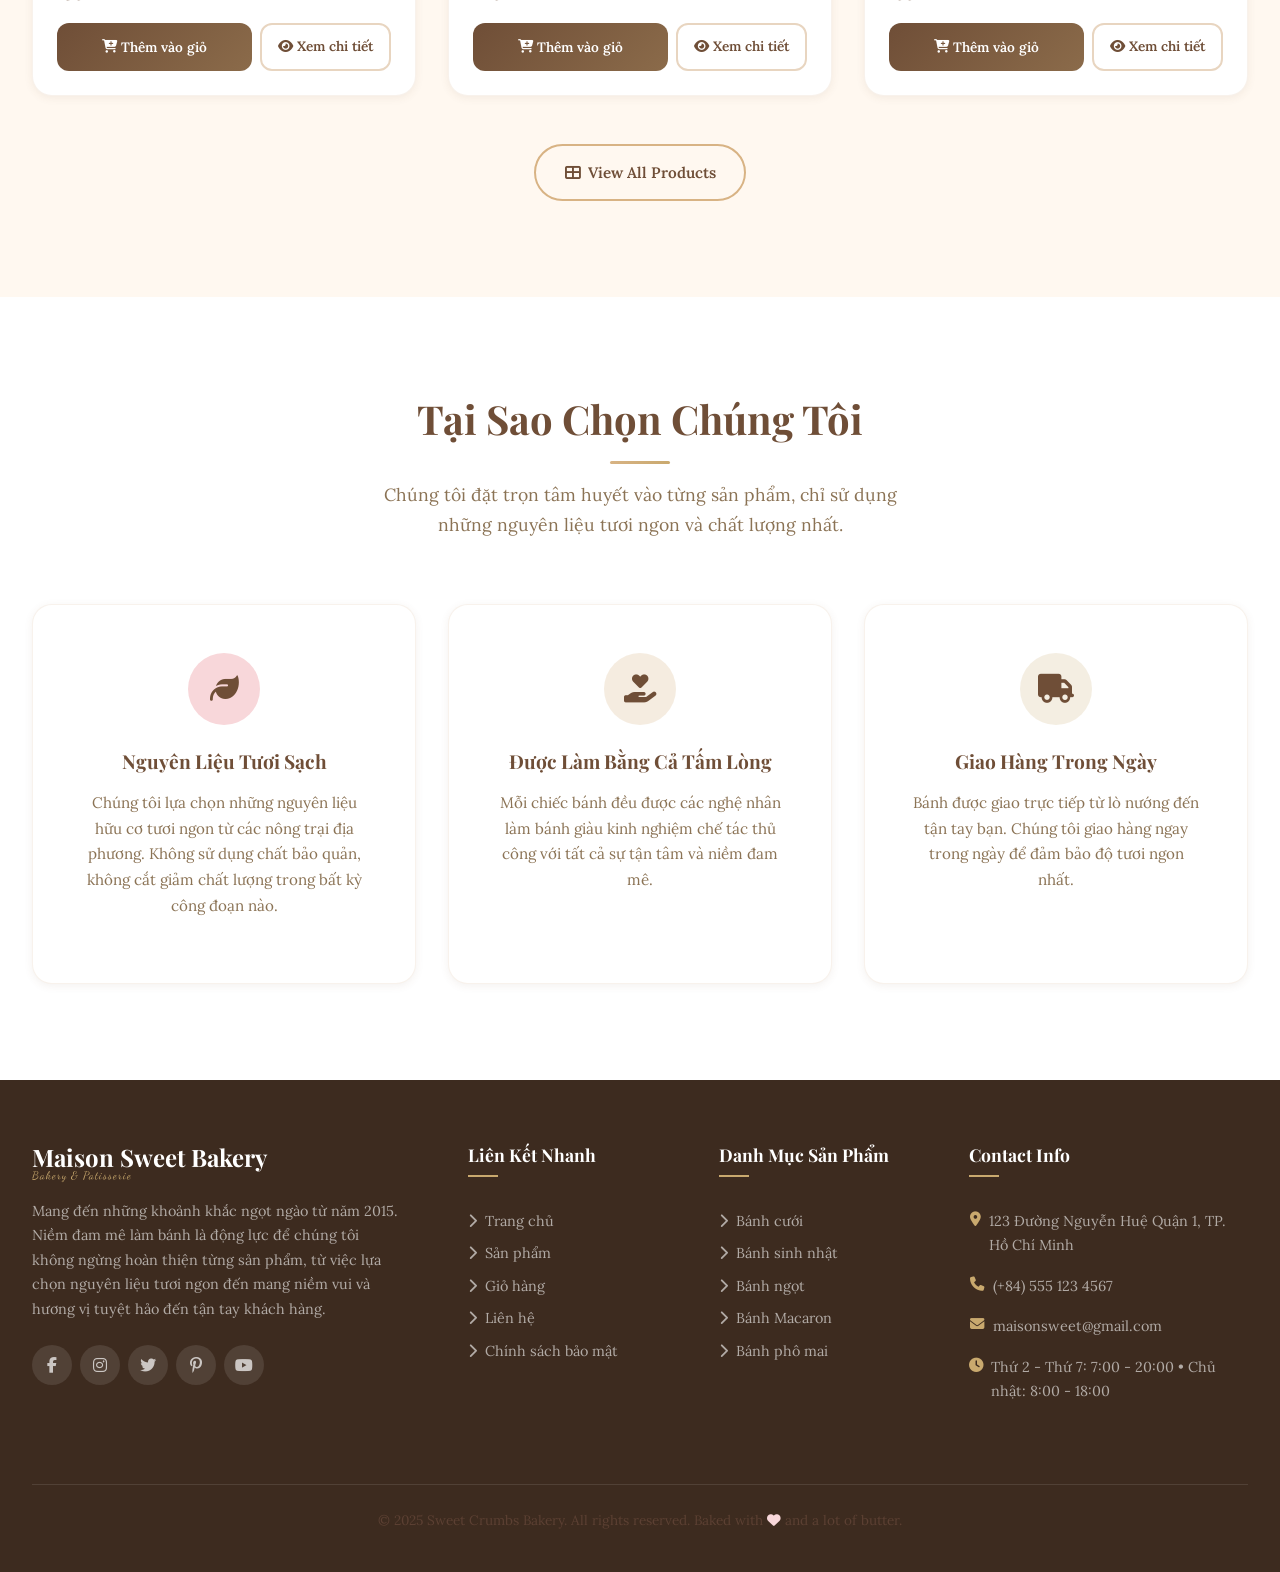
==== commit a60c982a: "Update index.html" ====
--- a/index.html
+++ b/index.html
@@ -29,7 +29,7 @@
             </nav>
             <div class="search-box">
                 <i class="fas fa-search search-icon"></i>
-                <input type="text" id="homeSearch" placeholder="Tìm sản phẩm...">
+                <input type="text" id="txtHeaderSearch" placeholder="Tìm sản phẩm...">
             </div>
             <a href="cart.html" class="cart-icon" id="headerCart">
             <i class="fas fa-shopping-cart"></i>
@@ -46,7 +46,7 @@
         <!-- Slide 1 -->
         <div class="slide active">
             <div class="slide-content">
-                <span class="slide-badge"><i class="fas fa-star"></i> Dấu Ấn Riêng Của Maison</span>
+                <span class="slide-badge"><i class="fas fa-star"></i> Bánh Ngon Cho Mọi Khoảnh Khắc</span>
                 <h2>Maison Sweet Bakery</h2>
                 <p> Tại Maison Sweet Bakery, chúng tôi luôn chọn lọc những nguyên liệu tươi mới và chất lượng cao. Mỗi chiếc bánh đều được làm thủ công với sự tỉ mỉ, nhằm mang đến hương vị thơm ngon, tinh tế và trọn vẹn nhất cho khách hàng..</p>
                 <p></p>
@@ -226,6 +226,7 @@
     <script src="scripts/products_data.js"></script>
     <script src="scripts/products_main.js"></script>
     <script src="scripts/home.js"></script>
+    <script src="scripts/header_search.js"></script>
 
     <script>
         /* === Hero Slider === */
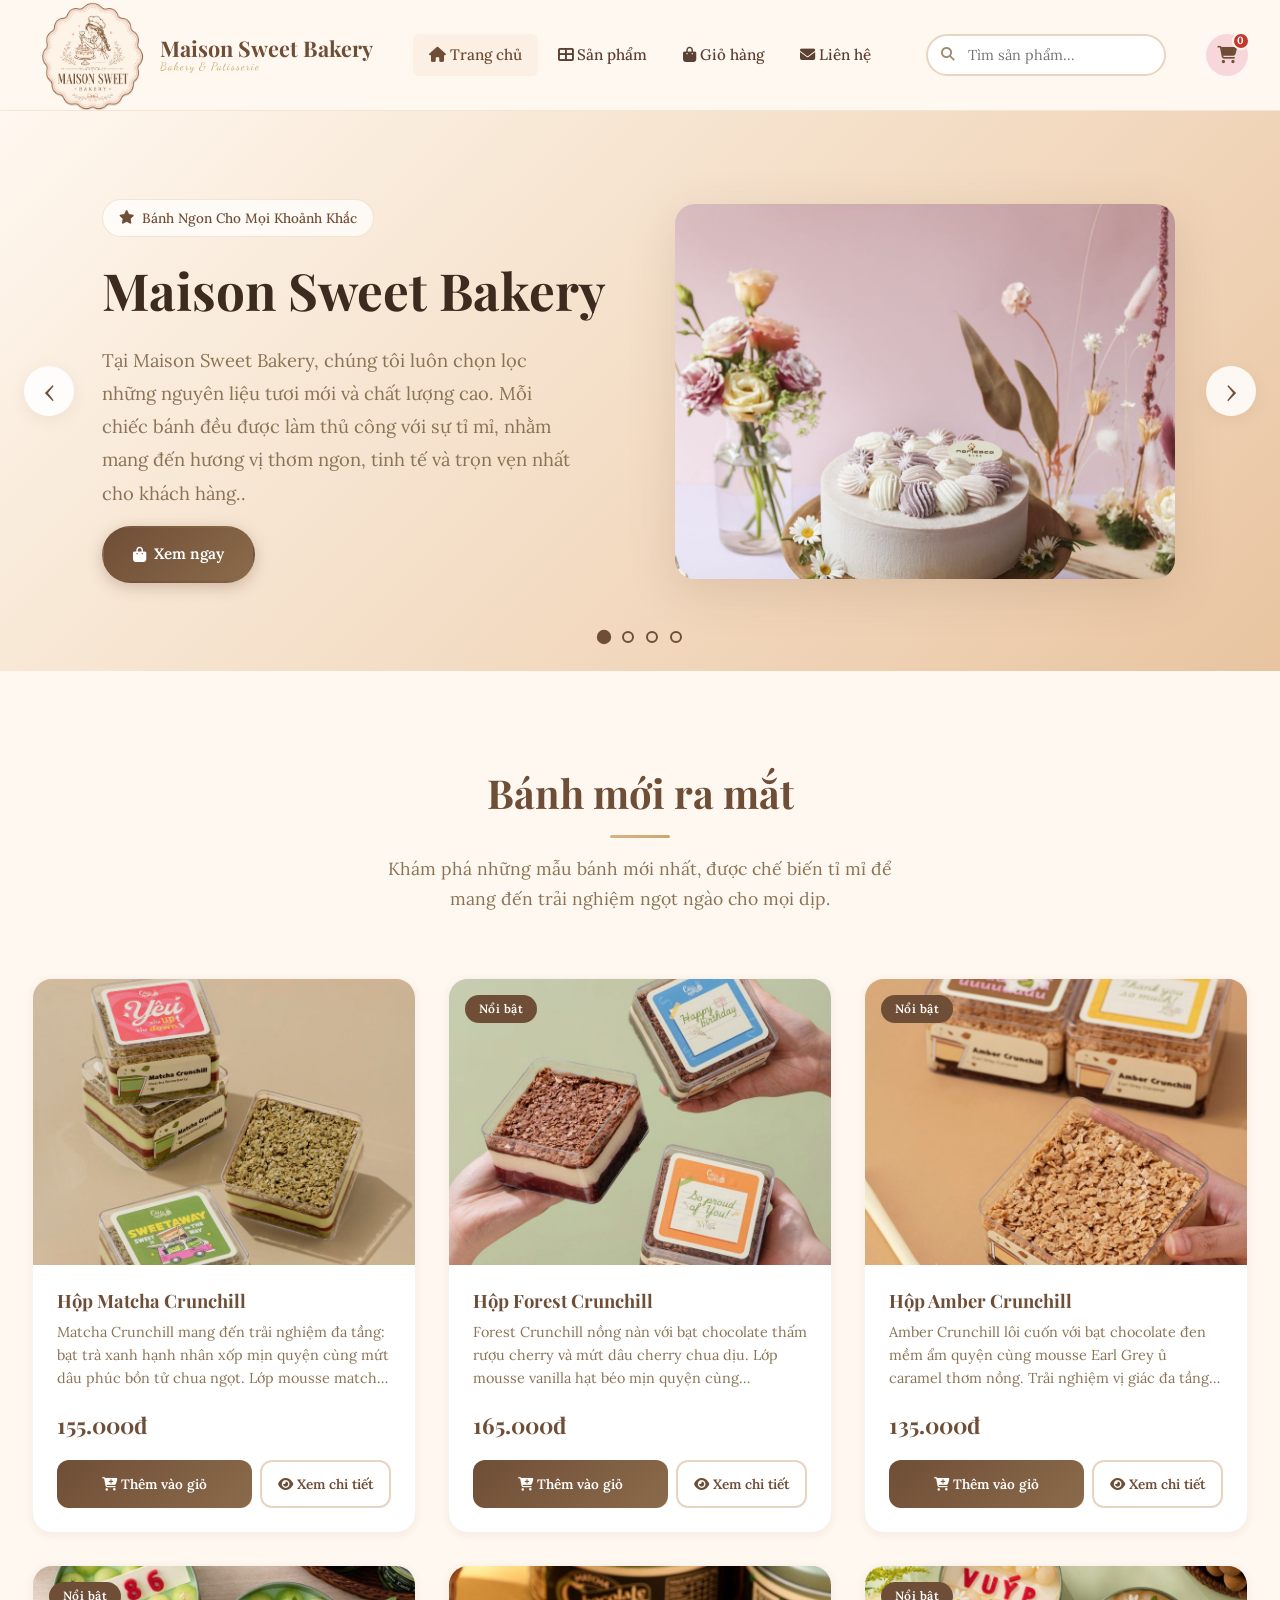
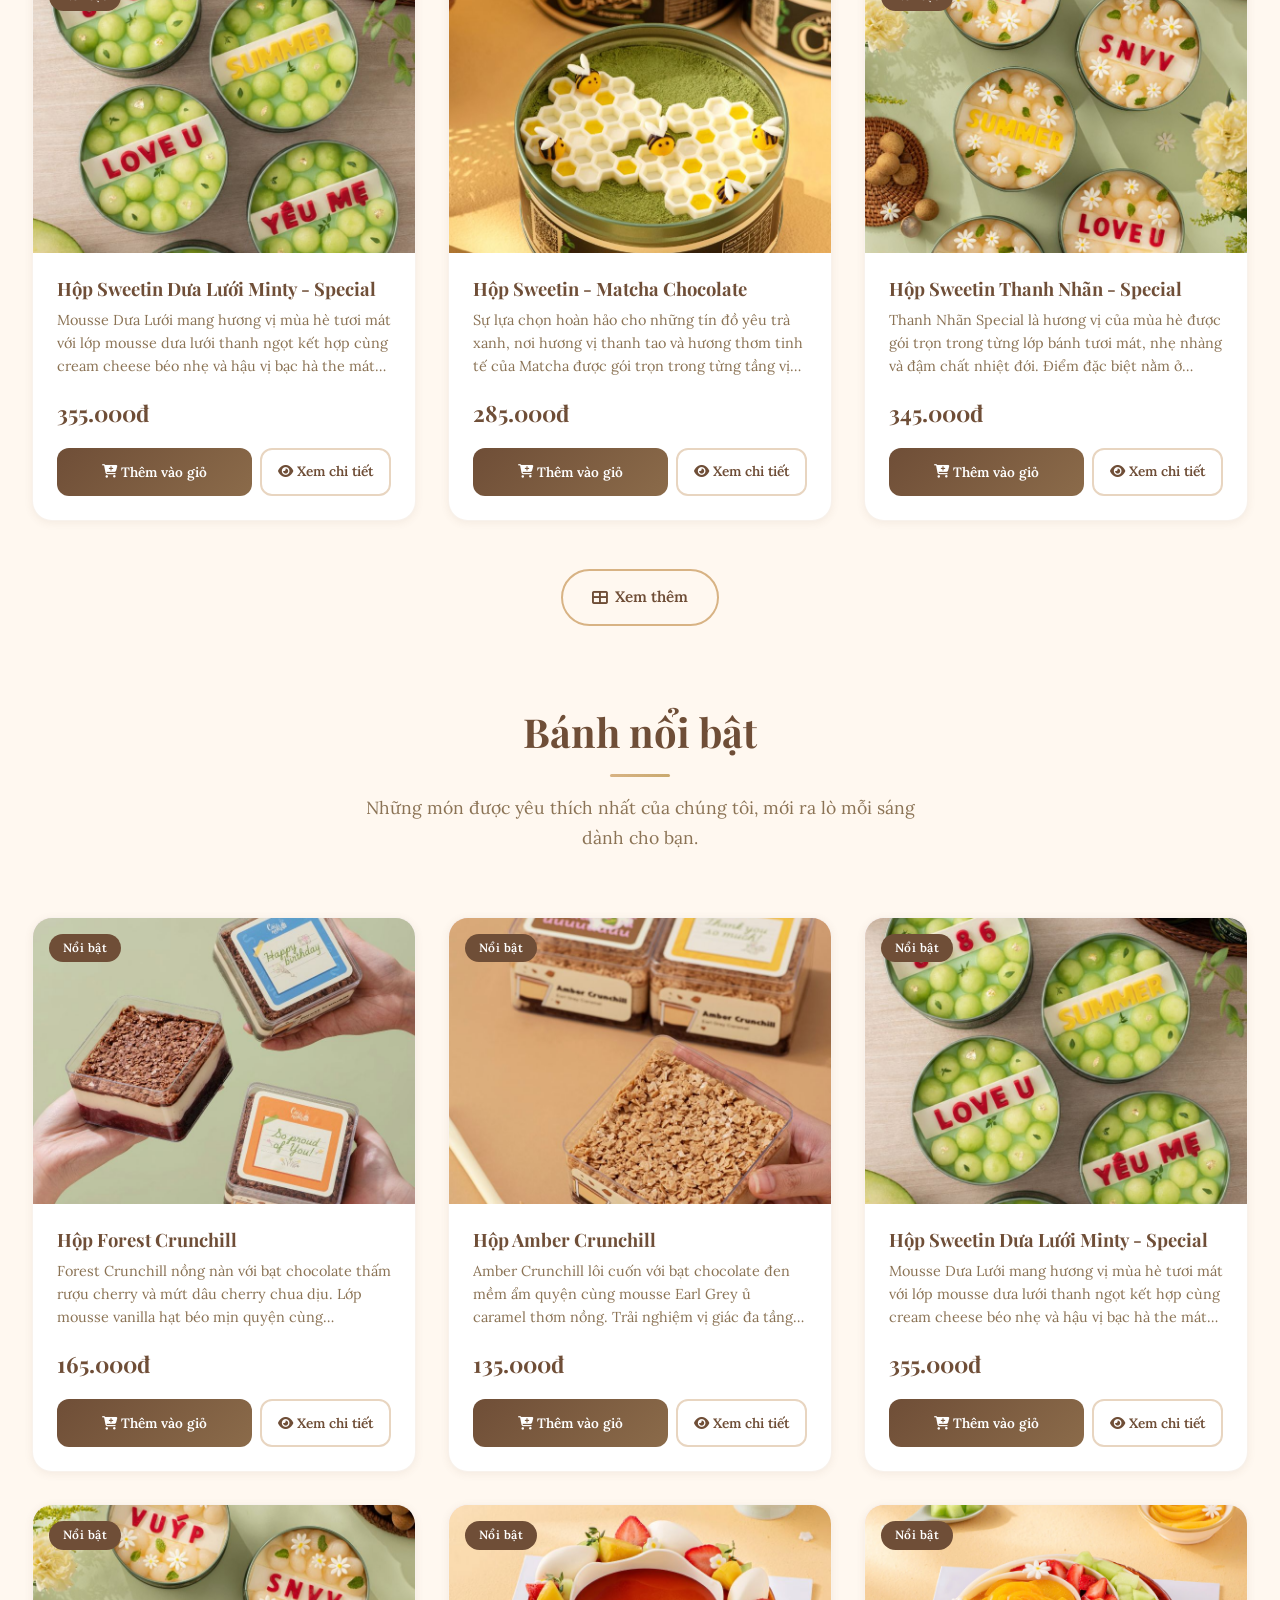
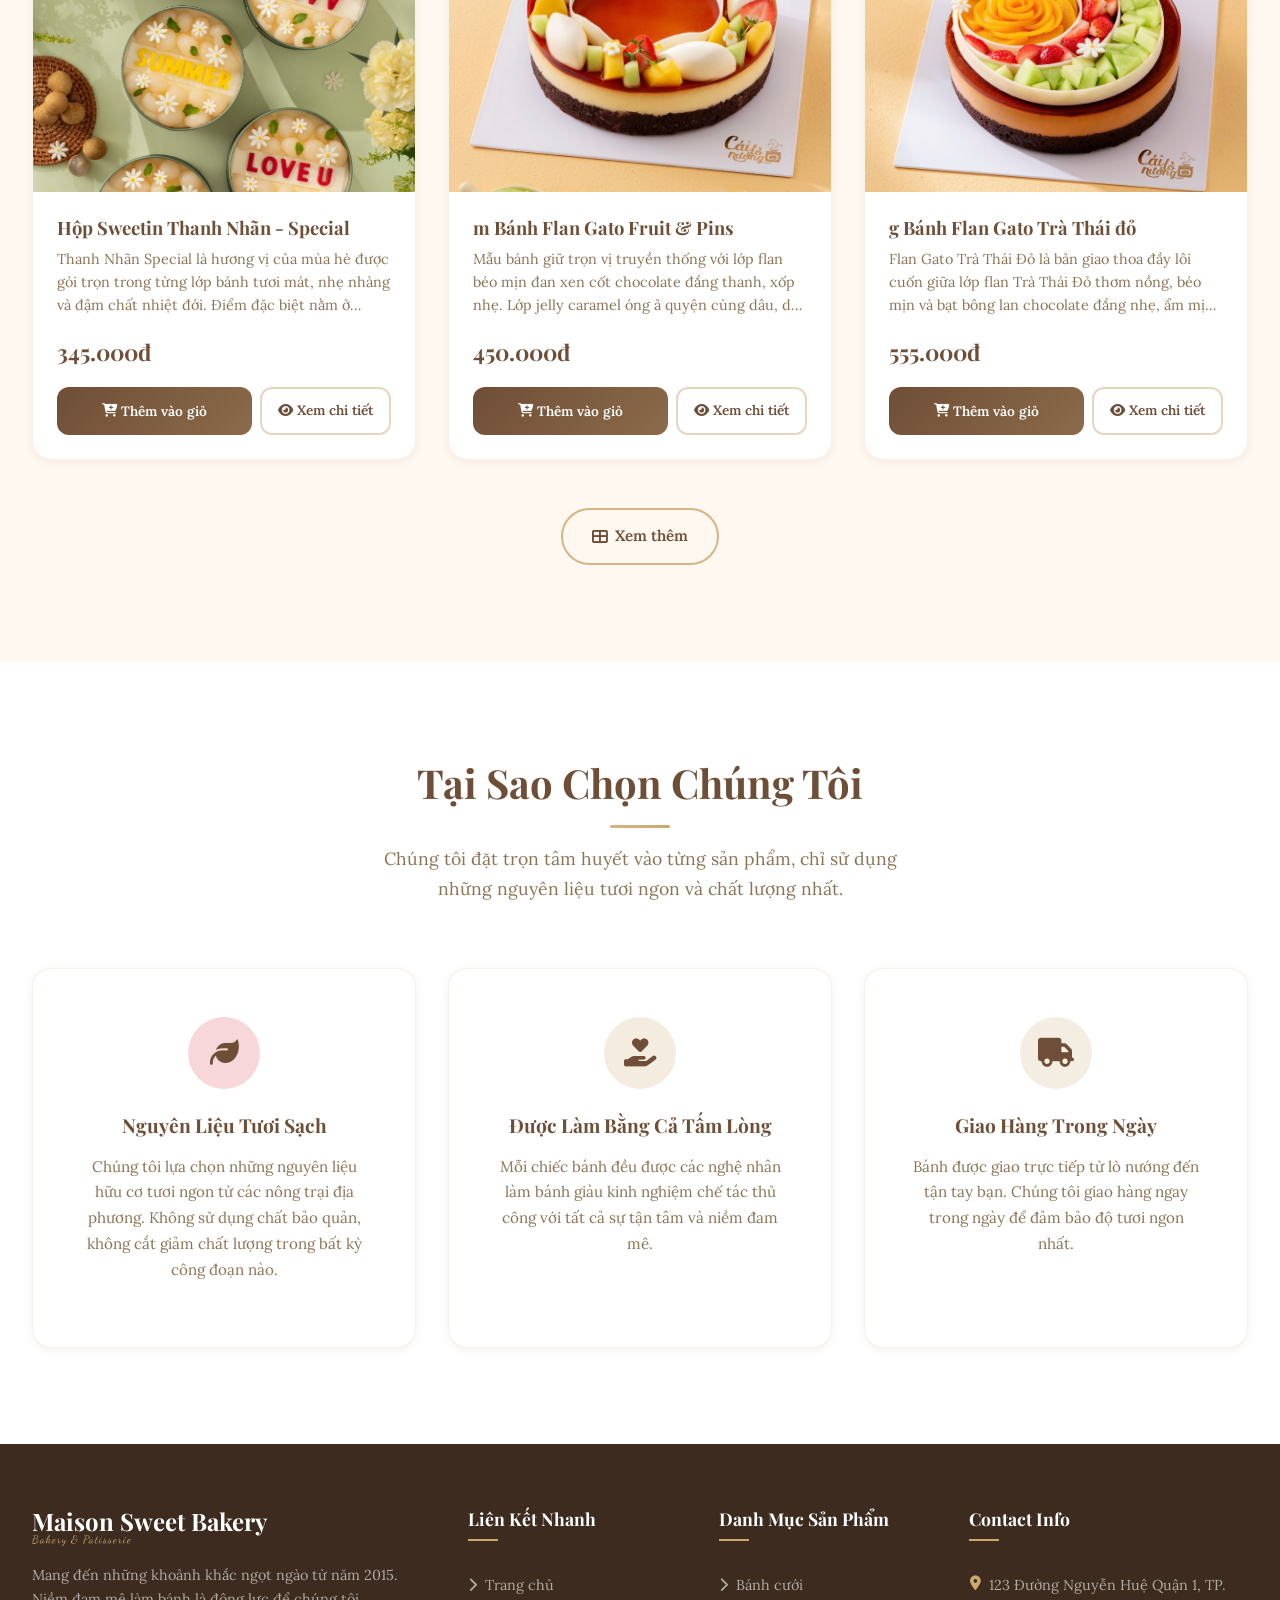
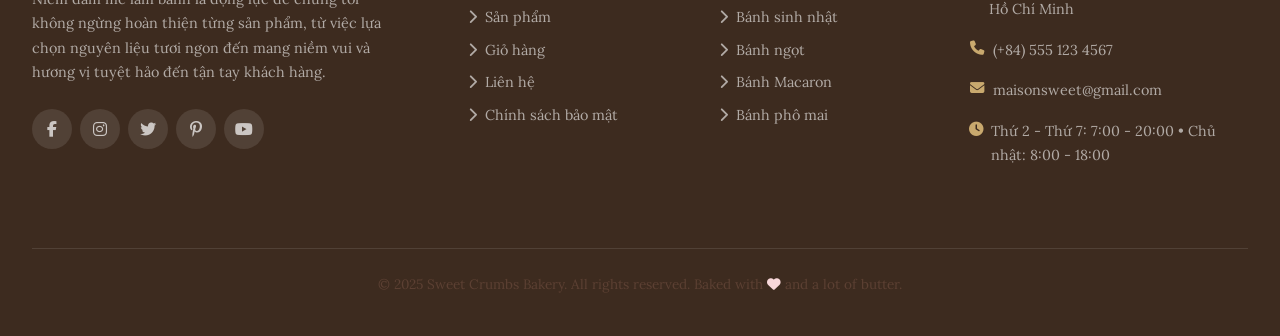
==== commit 28f9491e: "trang home : load them section cac product moi nhat, limit 6; load featured product" ====
--- a/index.html
+++ b/index.html
@@ -100,19 +100,33 @@
         </div>
     </section>
 
-    <!-- ========== FEATURED CAKES ========== -->
-    <section class="section" id="featured">
+    <!-- ========== NEWEST PRODUCTS (SAN PHAM MOI NHAT) ========== -->
+    <section class="section" id="newestProductsSection" style="padding-bottom: 75px;">
+        <div class="container">
+            <div class="section-title">
+                <h2>Bánh mới ra mắt</h2>
+                <p>Khám phá những mẫu bánh mới nhất, được chế biến tỉ mỉ để mang đến trải nghiệm ngọt ngào cho mọi dịp.</p>
+            </div>
+            <div id="newestProductsGridSection"></div>
+            <div style="text-align: center; margin-top: var(--space-2xl);">
+                <a href="products.html" class="btn btn-outline">
+                <i class="fas fa-th-large"></i> Xem thêm
+                </a>
+            </div>
+        </div>
+    </section>
+
+    <!-- ========== FEATURED PRODUCTS (SAN PHAM NOI BAT) ========== -->
+    <section class="section" id="featuredProductsSection" style="padding-top: 5px;">
         <div class="container">
             <div class="section-title">
                 <h2>Bánh nổi bật</h2>
                 <p>Những món được yêu thích nhất của chúng tôi, mới ra lò mỗi sáng dành cho bạn.</p>
             </div>
-            <div id="featuredProductsGridSection">
-                <div class="product-grid"></div>
-            </div>
+            <div id="featuredProductsGridSection"></div>
             <div style="text-align: center; margin-top: var(--space-2xl);">
-                <a href="products.html" class="btn btn-outline">
-                <i class="fas fa-th-large"></i> View All Products
+                <a href="products.html?onlyFeatured=1" class="btn btn-outline">
+                <i class="fas fa-th-large"></i> Xem thêm
                 </a>
             </div>
         </div>
